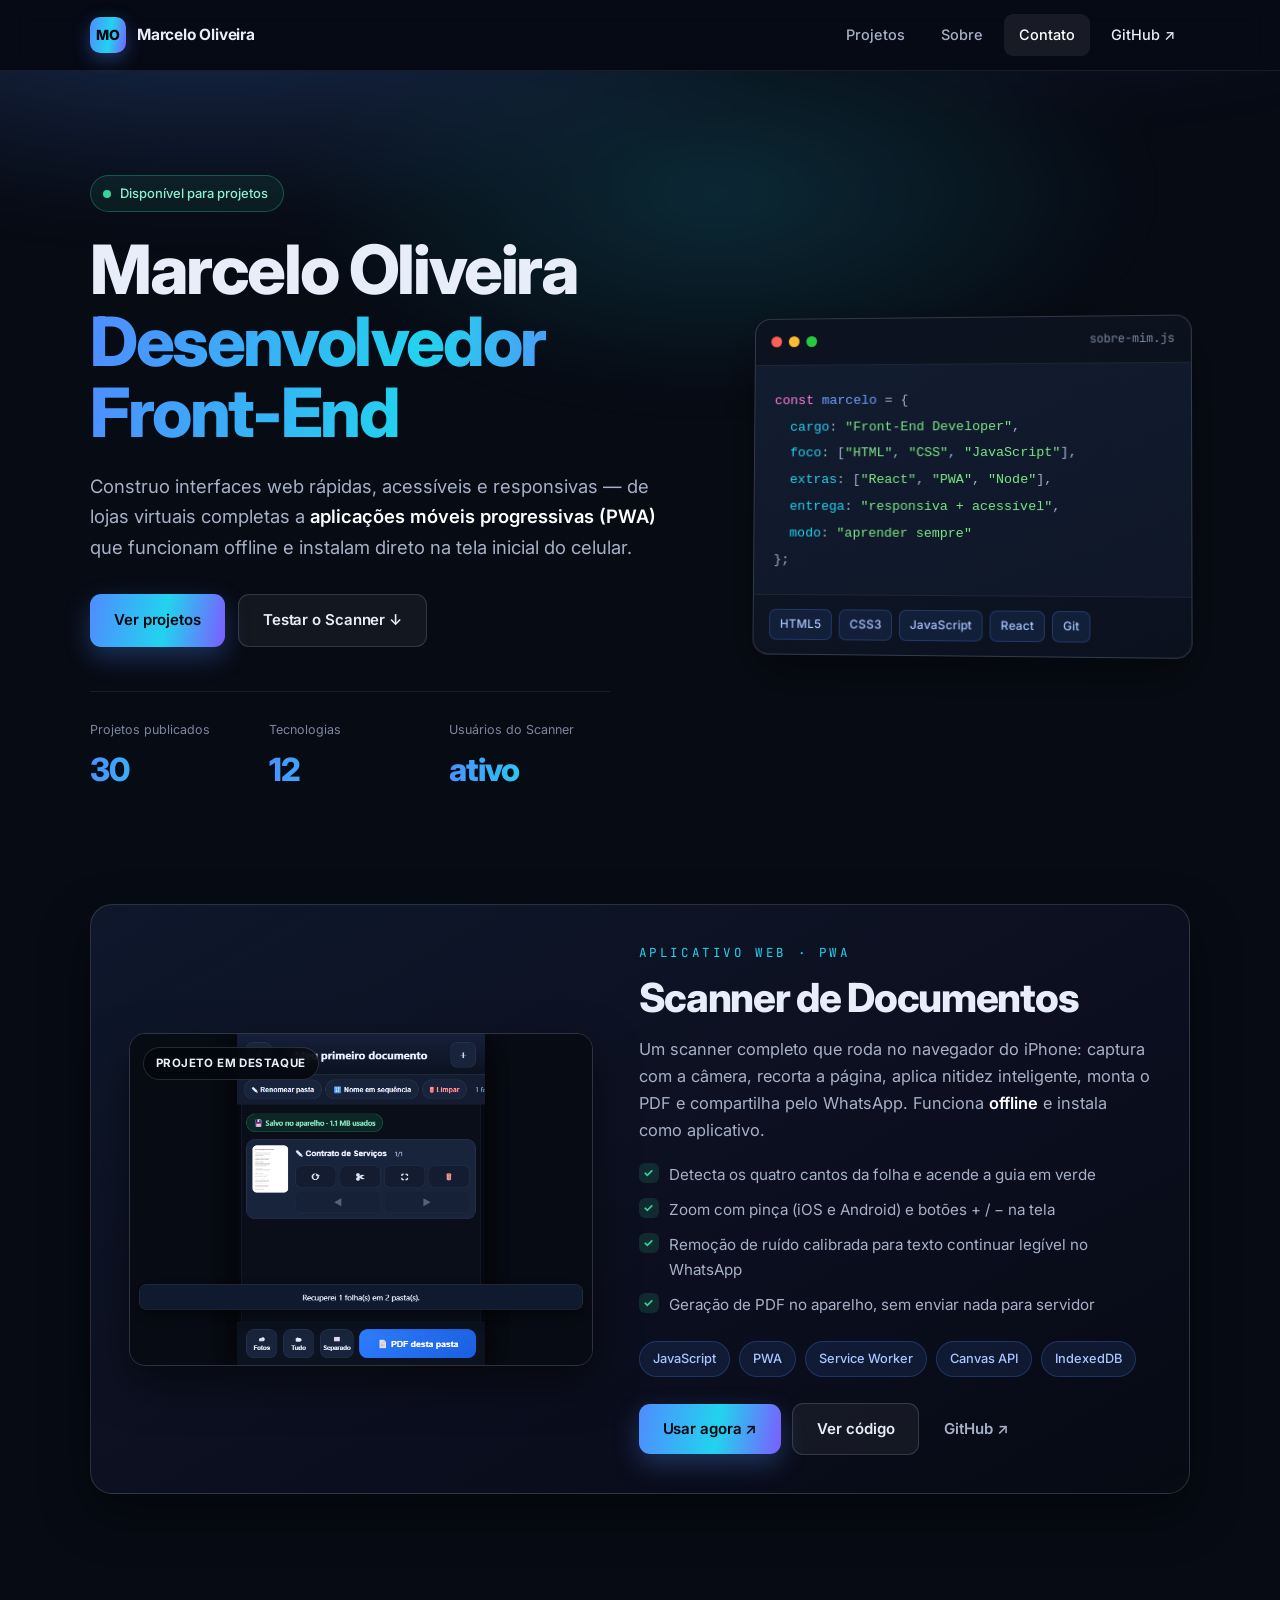
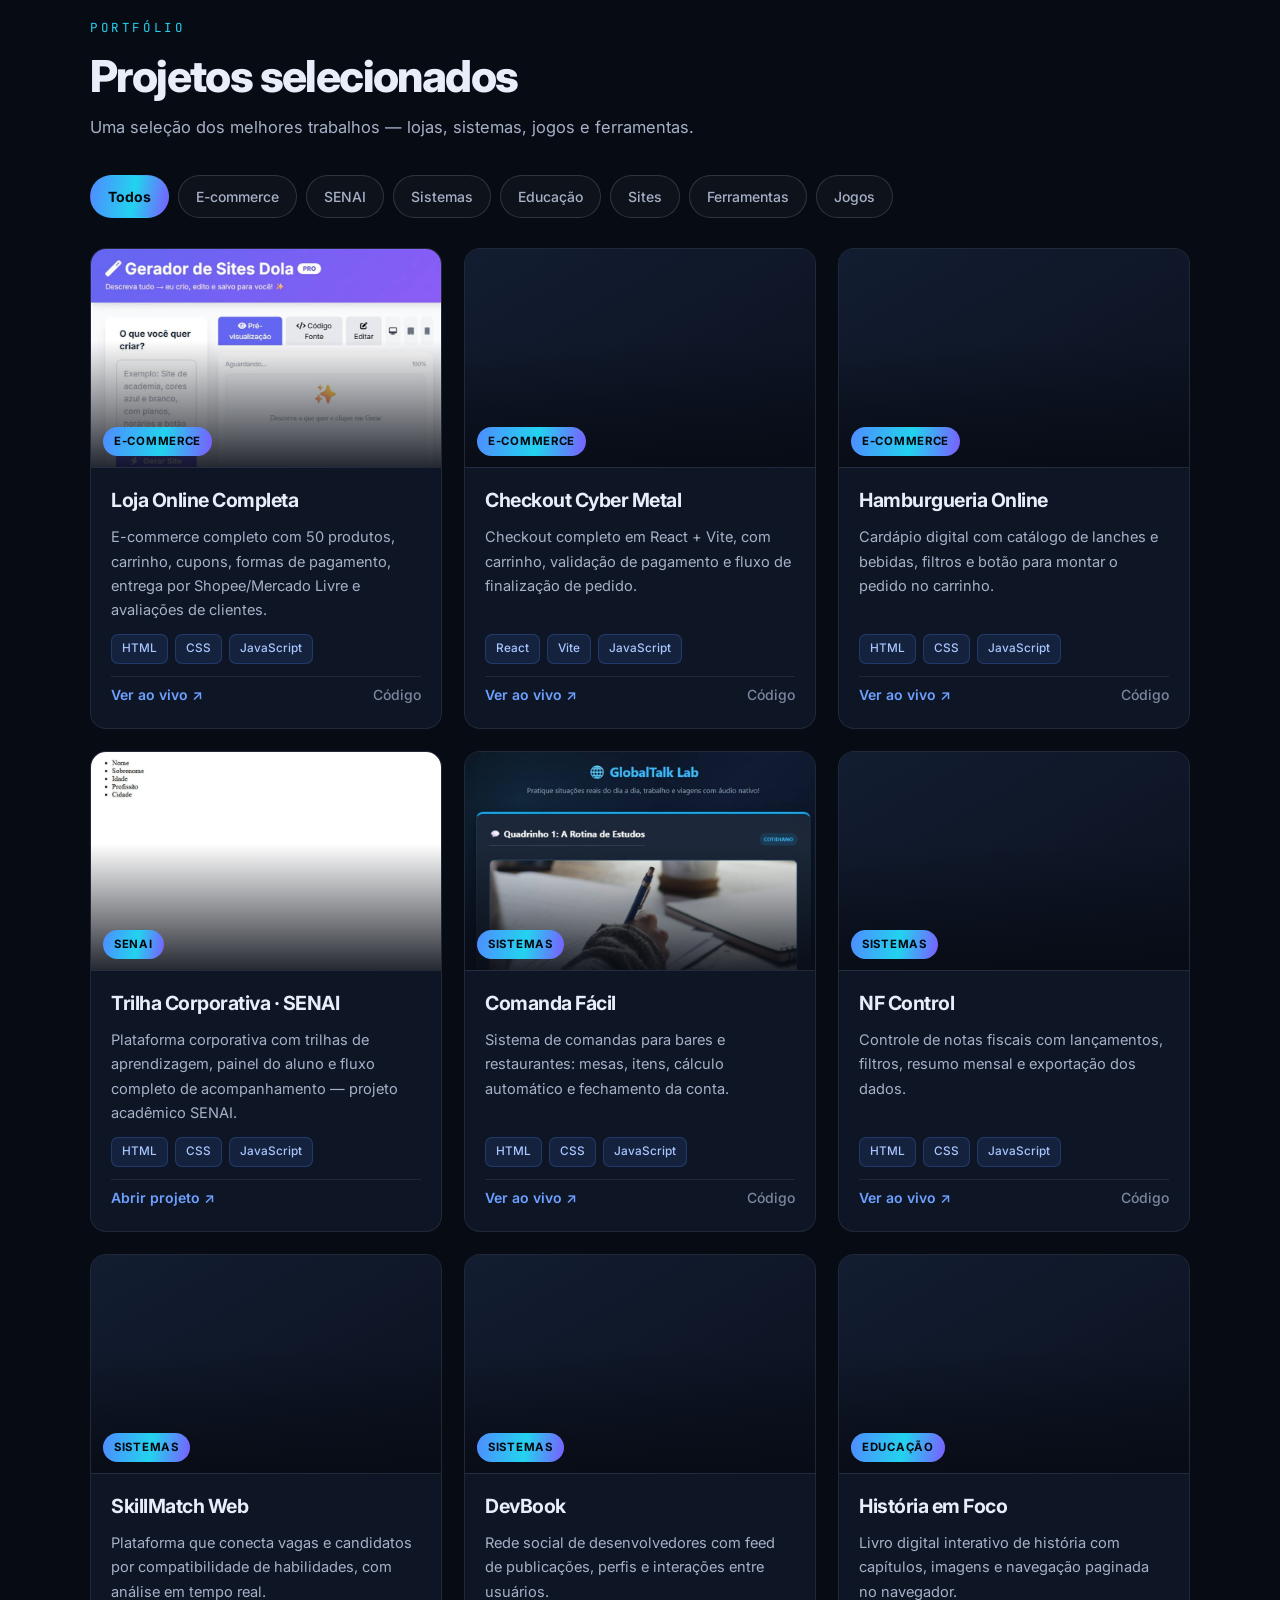
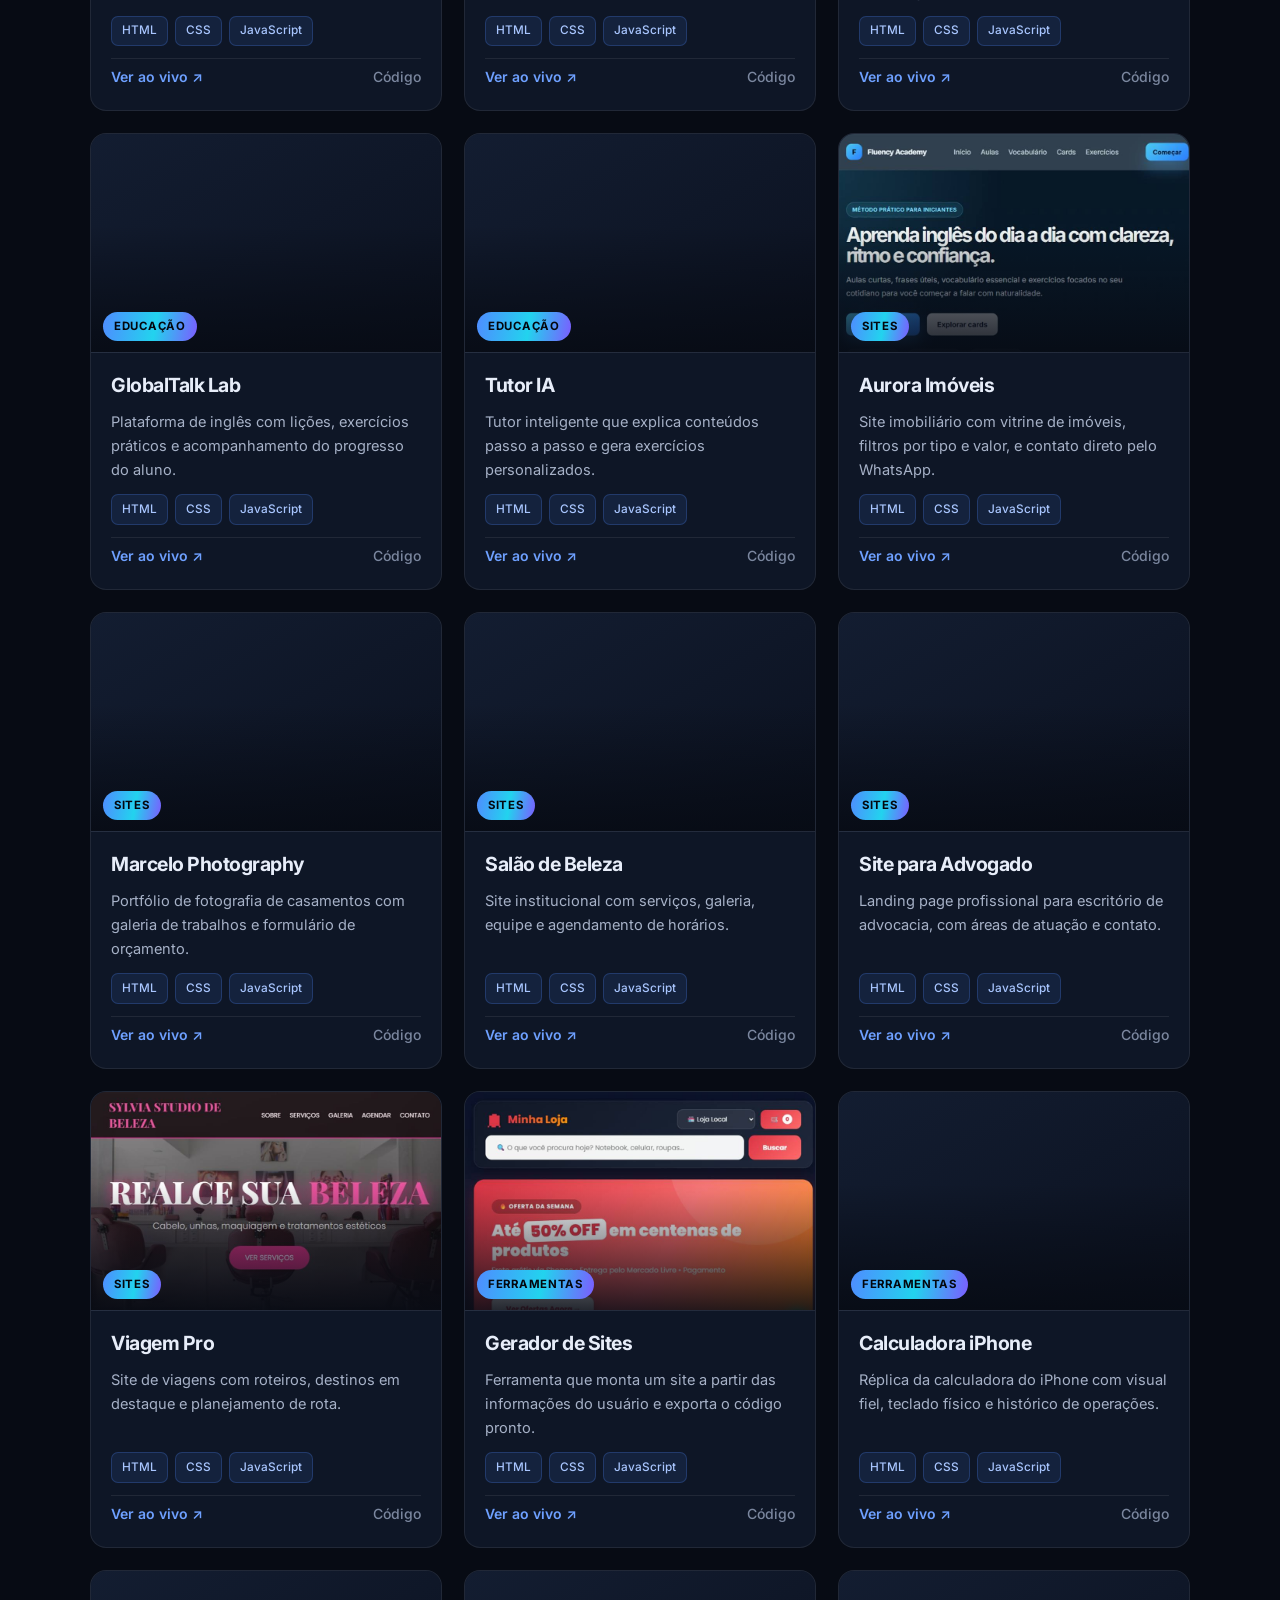
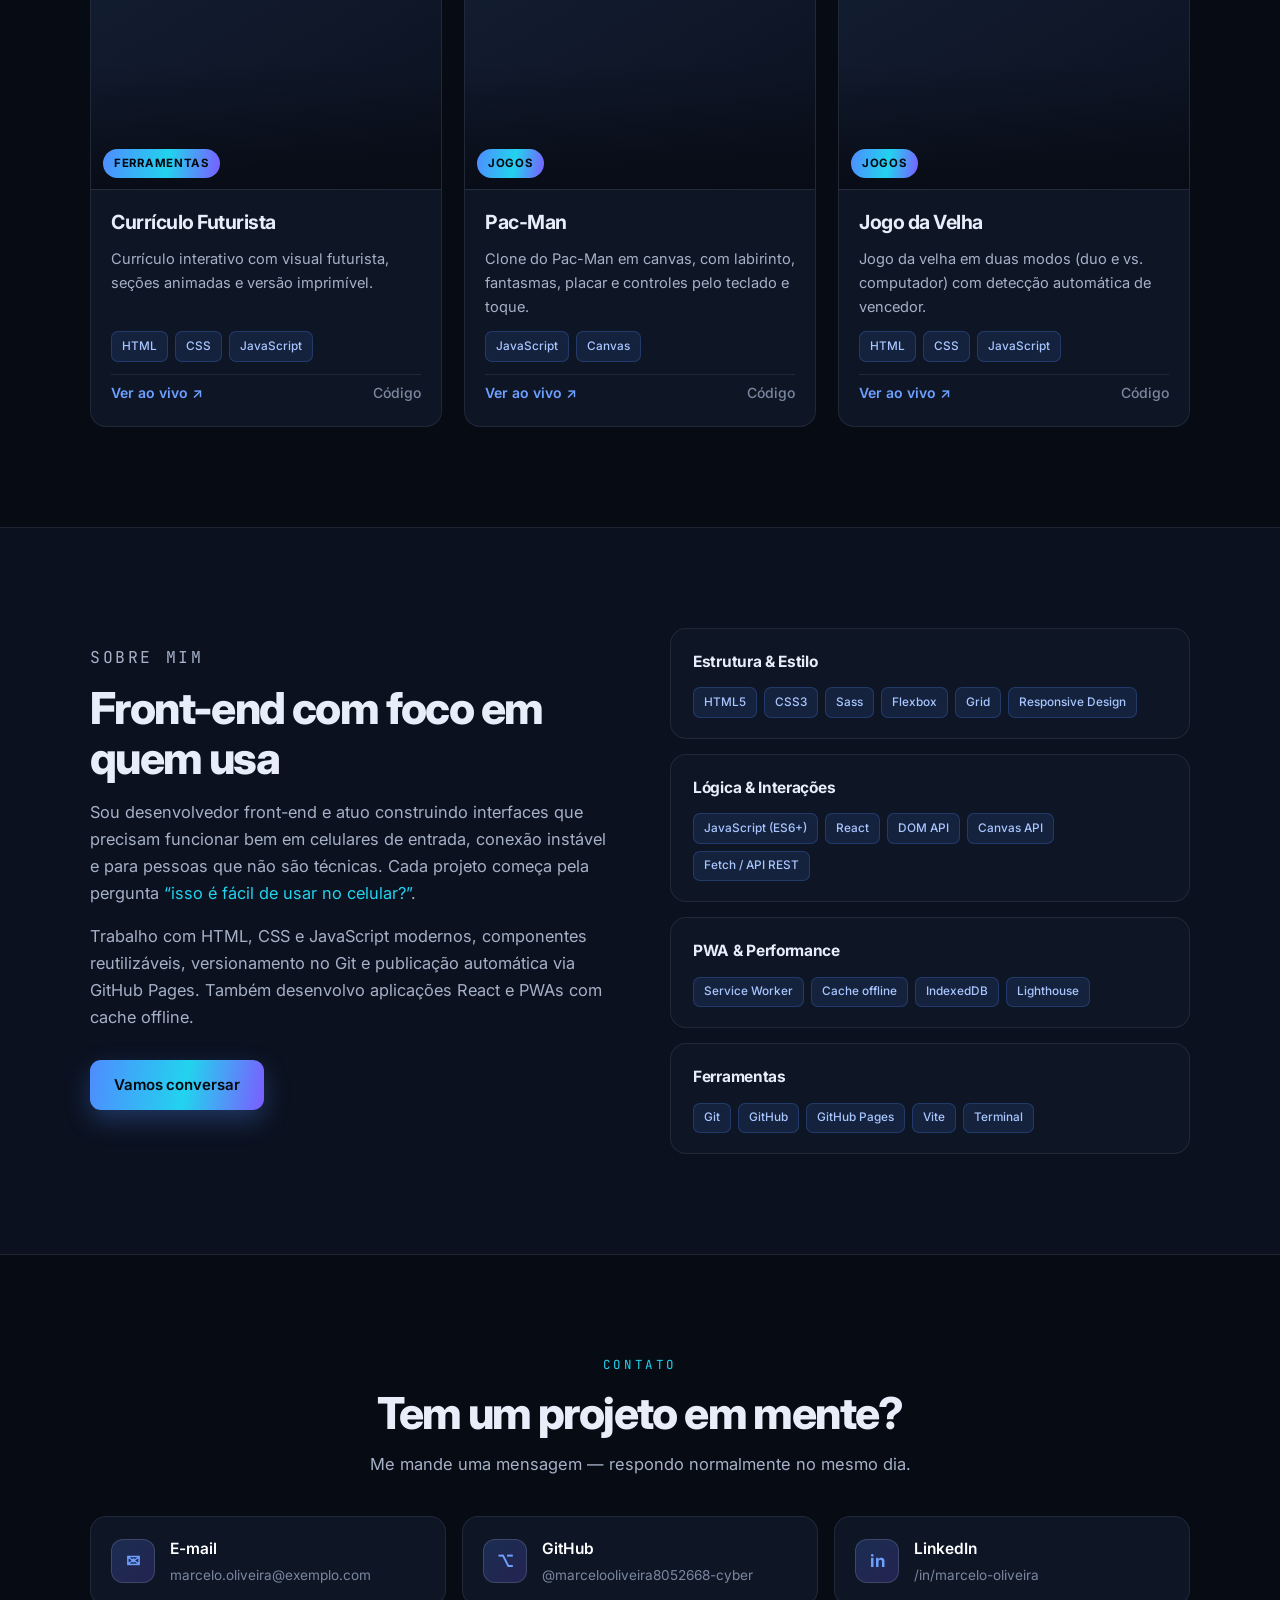
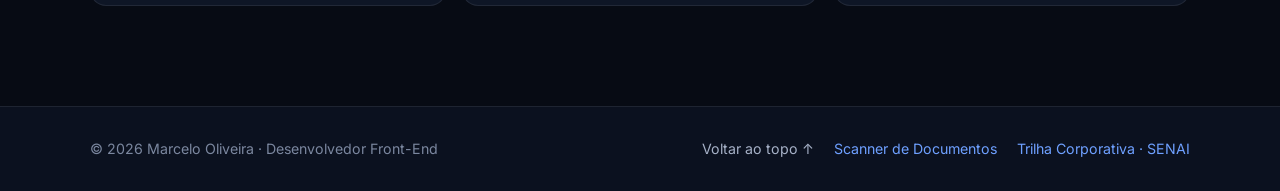
==== index.html @ d2da1c94 "Portfólio profissional: tema escuro, 21 projetos, filtros e Lighthouse 100 Inclui o site do Scanner " ====
<!DOCTYPE html>
<html lang="pt-BR">
<head>
  <meta charset="UTF-8">
  <meta name="viewport" content="width=device-width, initial-scale=1.0, viewport-fit=cover">
  <meta name="theme-color" content="#070b14">
  <meta name="description" content="Portfólio profissional de Marcelo Oliveira — desenvolvedor front-end. Sites, sistemas web e aplicações móveis progressivas (PWA).">
  <title>Marcelo Oliveira · Desenvolvedor Front-End</title>

  <link rel="preconnect" href="https://fonts.googleapis.com">
  <link rel="preconnect" href="https://fonts.gstatic.com" crossorigin>
  <link href="https://fonts.googleapis.com/css2?family=Inter:wght@400;500;600;700;800&family=JetBrains+Mono:wght@500&display=swap" rel="stylesheet">
  <link rel="icon" href="assets/favicon.svg" type="image/svg+xml">
  <link rel="stylesheet" href="style.css?v=1">
</head>
<body>

  <a class="pular-conteudo" href="#projetos">Pular para os projetos</a>

  <!-- ================= CABEÇALHO ================= -->
  <header class="cabecalho" id="topo">
    <div class="container cabecalho__interno">
      <a href="#topo" class="marca">
        <span class="marca__monograma" aria-hidden="true">MO</span>
        <span class="marca__nome">Marcelo&nbsp;Oliveira</span>
      </a>

      <nav class="nav" id="nav" aria-label="Navegação principal">
        <a href="#projetos" class="nav__link">Projetos</a>
        <a href="#sobre" class="nav__link">Sobre</a>
        <a href="#contato" class="nav__link">Contato</a>
        <a href="https://github.com/marcelooliveira8052668-cyber" target="_blank" rel="noopener" class="nav__link nav__link--externo">GitHub ↗</a>
      </nav>

      <button class="botao-hamburguer" id="botao-menu" aria-label="Abrir menu" aria-expanded="false" aria-controls="nav">
        <span></span><span></span><span></span>
      </button>
    </div>
  </header>

  <main>

    <!-- ================= HERO ================= -->
    <section class="hero">
      <div class="hero__brilho" aria-hidden="true"></div>
      <div class="container hero__interno">

        <div class="hero__conteudo">
          <p class="sobretitulo">
            <span class="sobretitulo__ponto"></span>
            Disponível para projetos
          </p>

          <h1 class="hero__titulo">
            Marcelo Oliveira
            <span class="hero__titulo--destaque">Desenvolvedor Front-End</span>
          </h1>

          <p class="hero__descricao">
            Construo interfaces web rápidas, acessíveis e responsivas — de lojas virtuais
            completas a <strong>aplicações móveis progressivas (PWA)</strong> que funcionam
            offline e instalam direto na tela inicial do celular.
          </p>

          <div class="hero__acoes">
            <a href="#projetos" class="botao botao--primario">Ver projetos</a>
            <a href="#destaque" class="botao botao--secundario">Testar o Scanner ↓</a>
          </div>

          <dl class="hero__numeros">
            <div>
              <dt>Projetos publicados</dt>
              <dd data-contador="30">0</dd>
            </div>
            <div>
              <dt>Tecnologias</dt>
              <dd data-contador="12">0</dd>
            </div>
            <div>
              <dt>Usuários do Scanner</dt>
              <dd>ativo</dd>
            </div>
          </dl>
        </div>

        <aside class="hero__cartao" aria-label="Resumo técnico">
          <div class="cartao-cabecalho">
            <span class="ponto ponto--vermelho"></span>
            <span class="ponto ponto--amarelo"></span>
            <span class="ponto ponto--verde"></span>
            <span class="cartao-cabecalho__arquivo">sobre-mim.js</span>
          </div>
          <pre class="cartao-corpo"><code><span class="tk-chave">const</span> <span class="tk-var">marcelo</span> = {
  <span class="tk-prop">cargo</span>: <span class="tk-str">"Front-End Developer"</span>,
  <span class="tk-prop">foco</span>: [<span class="tk-str">"HTML"</span>, <span class="tk-str">"CSS"</span>, <span class="tk-str">"JavaScript"</span>],
  <span class="tk-prop">extras</span>: [<span class="tk-str">"React"</span>, <span class="tk-str">"PWA"</span>, <span class="tk-str">"Node"</span>],
  <span class="tk-prop">entrega</span>: <span class="tk-str">"responsiva + acessível"</span>,
  <span class="tk-prop">modo</span>: <span class="tk-str">"aprender sempre"</span>
};</code></pre>
          <div class="cartao-rodape">
            <span class="etiquetas">
              <span>HTML5</span><span>CSS3</span><span>JavaScript</span>
              <span>React</span><span>Git</span>
            </span>
          </div>
        </aside>

      </div>
    </section>

    <!-- ================= PROJETO EM DESTAQUE ================= -->
    <section class="destaque" id="destaque">
      <div class="container">
        <div class="destaque__cartao">
          <div class="destaque__midia">
            <img src="screenshots/scanner-de-documentos.png"
                 alt="Aplicativo Scanner de Documentos aberto no celular, mostrando um contrato escaneado no editor"
                 width="800" height="574" loading="lazy" decoding="async">
            <span class="destaque__selo">Projeto em destaque</span>
          </div>

          <div class="destaque__corpo">
            <p class="secao__rotulo">Aplicativo Web · PWA</p>
            <h2 class="destaque__titulo">Scanner de Documentos</h2>
            <p class="destaque__descricao">
              Um scanner completo que roda no navegador do iPhone: captura com a câmera,
              recorta a página, aplica nitidez inteligente, monta o PDF e compartilha
              pelo WhatsApp. Funciona <strong>offline</strong> e instala como aplicativo.
            </p>

            <ul class="destaque__lista">
              <li>Detecta os quatro cantos da folha e acende a guia em verde</li>
              <li>Zoom com pinça (iOS e Android) e botões + / − na tela</li>
              <li>Remoção de ruído calibrada para texto continuar legível no WhatsApp</li>
              <li>Geração de PDF no aparelho, sem enviar nada para servidor</li>
            </ul>

            <div class="etiquetas etiquetas--grandes">
              <span>JavaScript</span><span>PWA</span><span>Service Worker</span>
              <span>Canvas API</span><span>IndexedDB</span>
            </div>

            <div class="destaque__acoes">
              <a href="https://marcelooliveira8052668-cyber.github.io/scanner-de-documentos/"
                 target="_blank" rel="noopener" class="botao botao--primario">Usar agora ↗</a>
              <a href="scanner-pdf-iphone/" class="botao botao--secundario">Ver código</a>
              <a href="https://github.com/marcelooliveira8052668-cyber/scanner-de-documentos"
                 target="_blank" rel="noopener" class="botao botao--fantasma">GitHub ↗</a>
            </div>
          </div>
        </div>
      </div>
    </section>

    <!-- ================= PROJETOS ================= -->
    <section class="secao" id="projetos">
      <div class="container">
        <header class="secao__cabecalho">
          <div>
            <p class="secao__rotulo">Portfólio</p>
            <h2 class="secao__titulo">Projetos selecionados</h2>
            <p class="secao__subtitulo">
              Uma seleção dos melhores trabalhos — lojas, sistemas, jogos e ferramentas.
            </p>
          </div>
        </header>

        <div class="filtros" id="filtros" role="tablist" aria-label="Filtrar projetos por categoria"></div>

        <div class="grade" id="grade-projetos"></div>

        <p class="grade__vazio" id="grade-vazio" hidden>Nenhum projeto nesta categoria.</p>
      </div>
    </section>

    <!-- ================= SOBRE ================= -->
    <section class="secao secao--alternada" id="sobre">
      <div class="container sobre">
        <div class="sobre__texto">
          <p class="secao__rotulo">Sobre mim</p>
          <h2 class="secao__titulo">Front-end com foco em quem usa</h2>
          <p>
            Sou desenvolvedor front-end e atuo construindo interfaces que precisam
            funcionar bem em celulares de entrada, conexão instável e para pessoas
            que não são técnicas. Cada projeto começa pela pergunta
            <em>“isso é fácil de usar no celular?”</em>.
          </p>
          <p>
            Trabalho com HTML, CSS e JavaScript modernos, componentes reutilizáveis,
            versionamento no Git e publicação automática via GitHub Pages. Também
            desenvolvo aplicações React e PWAs com cache offline.
          </p>
          <a href="#contato" class="botao botao--primario">Vamos conversar</a>
        </div>

        <div class="sobre__habilidades">
          <article class="habilidade">
            <h3>Estrutura &amp; Estilo</h3>
            <div class="etiquetas"><span>HTML5</span><span>CSS3</span><span>Sass</span><span>Flexbox</span><span>Grid</span><span>Responsive Design</span></div>
          </article>
          <article class="habilidade">
            <h3>Lógica &amp; Interações</h3>
            <div class="etiquetas"><span>JavaScript (ES6+)</span><span>React</span><span>DOM API</span><span>Canvas API</span><span>Fetch / API REST</span></div>
          </article>
          <article class="habilidade">
            <h3>PWA &amp; Performance</h3>
            <div class="etiquetas"><span>Service Worker</span><span>Cache offline</span><span>IndexedDB</span><span>Lighthouse</span></div>
          </article>
          <article class="habilidade">
            <h3>Ferramentas</h3>
            <div class="etiquetas"><span>Git</span><span>GitHub</span><span>GitHub Pages</span><span>Vite</span><span>Terminal</span></div>
          </article>
        </div>
      </div>
    </section>

    <!-- ================= CONTATO ================= -->
    <section class="secao" id="contato">
      <div class="container contato">
        <p class="secao__rotulo">Contato</p>
        <h2 class="secao__titulo">Tem um projeto em mente?</h2>
        <p class="secao__subtitulo">
          Me mande uma mensagem — respondo normalmente no mesmo dia.
        </p>

        <div class="contato__canais">
          <a class="contato__canal" href="mailto:marcelo.oliveira@exemplo.com">
            <span class="contato__icone">✉</span>
            <span class="contato__info">
              <strong>E-mail</strong>
              <small>marcelo.oliveira@exemplo.com</small>
            </span>
          </a>

          <a class="contato__canal" href="https://github.com/marcelooliveira8052668-cyber" target="_blank" rel="noopener">
            <span class="contato__icone">⌥</span>
            <span class="contato__info">
              <strong>GitHub</strong>
              <small>@marcelooliveira8052668-cyber</small>
            </span>
          </a>

          <a class="contato__canal" href="https://www.linkedin.com/" target="_blank" rel="noopener">
            <span class="contato__icone">in</span>
            <span class="contato__info">
              <strong>LinkedIn</strong>
              <small>/in/marcelo-oliveira</small>
            </span>
          </a>
        </div>
      </div>
    </section>

  </main>

  <!-- ================= RODAPÉ ================= -->
  <footer class="rodape">
    <div class="container rodape__interno">
      <p>© <span id="ano-atual">2026</span> Marcelo Oliveira · Desenvolvedor Front-End</p>
      <div class="rodape__links">
        <a href="#topo">Voltar ao topo ↑</a>
        <a href="scanner-pdf-iphone/" class="rodape__scanner">Scanner de Documentos</a>
        <a href="trilha-corporativa/" class="rodape__scanner">Trilha Corporativa · SENAI</a>
      </div>
    </div>
  </footer>

  <script src="app.js?v=1" defer></script>
</body>
</html>
---- style.css ----
/* =========================================================
   Portfólio profissional · Marcelo Oliveira
   Tema escuro moderno — sem frameworks, CSS puro
   ========================================================= */

:root {
  --fundo: #070b14;
  --fundo-2: #0b111f;
  --superficie: #0e1626;
  --superficie-2: #131d31;
  --borda: rgba(255, 255, 255, .08);
  --borda-forte: rgba(255, 255, 255, .14);

  --texto: #e7edf9;
  --texto-suave: #a6b1c7;
  --texto-fraco: #7b879f;

  --primaria: #4f8cff;
  --primaria-forte: #6ea0ff;
  --acento: #22d3ee;
  --roxo: #7c5cff;
  --verde: #34d399;

  --gradiente: linear-gradient(100deg, #4f8cff 0%, #22d3ee 55%, #7c5cff 100%);

  --raio: 16px;
  --raio-peq: 10px;
  --largura: 1180px;

  --sombra: 0 20px 50px rgba(0, 0, 0, .45);
  --transicao: .22s cubic-bezier(.4, 0, .2, 1);

  --fonte: 'Inter', -apple-system, BlinkMacSystemFont, 'Segoe UI', Roboto, Helvetica, Arial, sans-serif;
  --mono: 'JetBrains Mono', ui-monospace, SFMono-Regular, Menlo, Consolas, monospace;
}

/* ---------------- Reset ---------------- */
*, *::before, *::after { box-sizing: border-box; }

* { margin: 0; padding: 0; }

html {
  scroll-behavior: smooth;
  -webkit-text-size-adjust: 100%;
  scroll-padding-top: 92px;
}

body {
  font-family: var(--fonte);
  background: var(--fundo);
  color: var(--texto);
  line-height: 1.65;
  font-size: 16px;
  -webkit-font-smoothing: antialiased;
  overflow-x: hidden;
}

img { max-width: 100%; display: block; height: auto; }
a { color: inherit; text-decoration: none; }
button { font: inherit; color: inherit; background: none; border: 0; cursor: pointer; }
strong { color: #fff; font-weight: 600; }
em { color: var(--acento); font-style: normal; }

::selection { background: rgba(79, 140, 255, .35); color: #fff; }

:focus-visible {
  outline: 2px solid var(--primaria);
  outline-offset: 3px;
  border-radius: 6px;
}

.container {
  width: 100%;
  max-width: var(--largura);
  margin-inline: auto;
  padding-inline: clamp(20px, 5vw, 40px);
}

.pular-conteudo {
  position: fixed;
  top: -60px; left: 16px;
  z-index: 999;
  background: var(--primaria);
  color: #fff;
  padding: 10px 18px;
  border-radius: 8px;
  font-weight: 600;
  transition: top var(--transicao);
}
.pular-conteudo:focus { top: 14px; }

/* ---------------- Cabeçalho ---------------- */
.cabecalho {
  position: sticky;
  top: 0;
  z-index: 100;
  background: rgba(7, 11, 20, .72);
  -webkit-backdrop-filter: saturate(180%) blur(14px);
  backdrop-filter: saturate(180%) blur(14px);
  border-bottom: 1px solid var(--borda);
}

.cabecalho__interno {
  display: flex;
  align-items: center;
  justify-content: space-between;
  gap: 20px;
  height: 70px;
}

.marca { display: inline-flex; align-items: center; gap: 11px; font-weight: 700; }

.marca__monograma {
  width: 36px; height: 36px;
  display: grid; place-items: center;
  border-radius: 10px;
  background: var(--gradiente);
  color: #04070d;
  font-size: 14px;
  font-weight: 800;
  letter-spacing: -.4px;
  box-shadow: 0 6px 18px rgba(79, 140, 255, .35);
}

.marca__nome { font-size: 15.5px; letter-spacing: -.2px; }

.nav { display: flex; align-items: center; gap: 6px; }

.nav__link {
  padding: 9px 15px;
  border-radius: 9px;
  font-size: 14.5px;
  font-weight: 500;
  color: var(--texto-suave);
  transition: color var(--transicao), background var(--transicao);
}
.nav__link:hover,
.nav__link.ativo { color: #fff; background: rgba(255, 255, 255, .07); }
.nav__link--externo { color: var(--texto); }

.botao-hamburguer {
  display: none;
  width: 42px; height: 42px;
  flex-direction: column;
  align-items: center;
  justify-content: center;
  gap: 5px;
  border: 1px solid var(--borda-forte);
  border-radius: 10px;
}
.botao-hamburguer span {
  display: block; width: 18px; height: 2px;
  background: var(--texto);
  border-radius: 2px;
  transition: transform var(--transicao), opacity var(--transicao);
}
.botao-hamburguer[aria-expanded="true"] span:nth-child(1) { transform: translateY(7px) rotate(45deg); }
.botao-hamburguer[aria-expanded="true"] span:nth-child(2) { opacity: 0; }
.botao-hamburguer[aria-expanded="true"] span:nth-child(3) { transform: translateY(-7px) rotate(-45deg); }

/* ---------------- Botões ---------------- */
.botao {
  display: inline-flex;
  align-items: center;
  justify-content: center;
  gap: 8px;
  padding: 13px 24px;
  border-radius: 11px;
  font-size: 15px;
  font-weight: 600;
  letter-spacing: -.1px;
  white-space: nowrap;
  transition: transform var(--transicao), box-shadow var(--transicao),
              background var(--transicao), border-color var(--transicao), color var(--transicao);
}
.botao--primario {
  background: var(--gradiente);
  color: #04070d;
  box-shadow: 0 10px 26px rgba(79, 140, 255, .3);
}
.botao--primario:hover { transform: translateY(-2px); box-shadow: 0 16px 34px rgba(79, 140, 255, .42); }

.botao--secundario {
  background: rgba(255, 255, 255, .05);
  border: 1px solid var(--borda-forte);
  color: var(--texto);
}
.botao--secundario:hover { background: rgba(255, 255, 255, .1); border-color: var(--primaria); transform: translateY(-2px); }

.botao--fantasma { color: var(--texto-suave); padding-inline: 14px; }
.botao--fantasma:hover { color: var(--acento); }

/* ---------------- Hero ---------------- */
.hero {
  position: relative;
  padding: clamp(56px, 9vw, 104px) 0 clamp(50px, 8vw, 84px);
  overflow: hidden;
}

.hero__brilho {
  position: absolute;
  inset: -40% -10% auto -10%;
  height: 720px;
  background:
    radial-gradient(58% 55% at 22% 28%, rgba(79, 140, 255, .30), transparent 70%),
    radial-gradient(45% 45% at 78% 18%, rgba(124, 92, 255, .24), transparent 70%),
    radial-gradient(40% 40% at 55% 62%, rgba(34, 211, 238, .16), transparent 70%);
  filter: blur(28px);
  pointer-events: none;
}

.hero__interno {
  position: relative;
  display: grid;
  grid-template-columns: minmax(0, 1.15fr) minmax(0, .85fr);
  gap: clamp(34px, 5vw, 64px);
  align-items: center;
}

.sobretitulo {
  display: inline-flex;
  align-items: center;
  gap: 9px;
  padding: 7px 15px 7px 12px;
  border: 1px solid rgba(52, 211, 153, .3);
  background: rgba(52, 211, 153, .08);
  border-radius: 999px;
  font-size: 13px;
  font-weight: 500;
  color: #8ef0cd;
  margin-bottom: 22px;
}

.sobretitulo__ponto {
  width: 8px; height: 8px;
  border-radius: 50%;
  background: var(--verde);
  box-shadow: 0 0 0 0 rgba(52, 211, 153, .6);
  animation: pulsar 2.2s infinite;
}

@keyframes pulsar {
  0%   { box-shadow: 0 0 0 0 rgba(52, 211, 153, .55); }
  70%  { box-shadow: 0 0 0 9px rgba(52, 211, 153, 0); }
  100% { box-shadow: 0 0 0 0 rgba(52, 211, 153, 0); }
}

.hero__titulo {
  font-size: clamp(38px, 6.4vw, 68px);
  line-height: 1.05;
  letter-spacing: -2.4px;
  font-weight: 800;
  margin-bottom: 22px;
}

.hero__titulo--destaque {
  display: block;
  background: var(--gradiente);
  -webkit-background-clip: text;
  background-clip: text;
  color: transparent;
  -webkit-text-fill-color: transparent;
}

.hero__descricao {
  font-size: clamp(16px, 2vw, 18.5px);
  color: var(--texto-suave);
  max-width: 58ch;
  margin-bottom: 32px;
}

.hero__acoes { display: flex; flex-wrap: wrap; gap: 13px; margin-bottom: 44px; }

.hero__numeros {
  display: grid;
  grid-template-columns: repeat(3, minmax(0, 1fr));
  gap: 18px;
  padding-top: 28px;
  border-top: 1px solid var(--borda);
  max-width: 520px;
}
.hero__numeros dt { font-size: 12.5px; color: var(--texto-fraco); margin-bottom: 3px; }
.hero__numeros dd {
  font-size: clamp(24px, 3vw, 32px);
  font-weight: 800;
  letter-spacing: -1px;
  background: var(--gradiente);
  -webkit-background-clip: text;
  background-clip: text;
  color: transparent;
  -webkit-text-fill-color: transparent;
}

/* Cartão "sobre-mim.js" */
.hero__cartao {
  background: linear-gradient(160deg, var(--superficie-2), var(--superficie));
  border: 1px solid var(--borda-forte);
  border-radius: var(--raio);
  box-shadow: var(--sombra);
  overflow: hidden;
  transform: perspective(1400px) rotateY(-5deg) rotateX(2deg);
  transition: transform .5s cubic-bezier(.4, 0, .2, 1);
}
.hero__cartao:hover { transform: perspective(1400px) rotateY(0) rotateX(0); }

.cartao-cabecalho {
  display: flex;
  align-items: center;
  gap: 7px;
  padding: 13px 16px;
  background: rgba(0, 0, 0, .35);
  border-bottom: 1px solid var(--borda);
}
.ponto { width: 11px; height: 11px; border-radius: 50%; }
.ponto--vermelho { background: #ff5f57; }
.ponto--amarelo { background: #febc2e; }
.ponto--verde { background: #28c840; }
.cartao-cabecalho__arquivo {
  margin-left: auto;
  font-family: var(--mono);
  font-size: 12px;
  color: var(--texto-fraco);
}

.cartao-corpo {
  padding: 22px 20px;
  font-family: var(--mono);
  font-size: 13.4px;
  line-height: 1.85;
  color: var(--texto-suave);
  overflow-x: auto;
}
.tk-chave { color: #ff7edb; }
.tk-var   { color: #6ea0ff; }
.tk-prop  { color: #22d3ee; }
.tk-str   { color: #7ee787; }

.cartao-rodape { padding: 14px 16px; border-top: 1px solid var(--borda); background: rgba(0, 0, 0, .2); }

/* ---------------- Etiquetas ---------------- */
.etiquetas { display: flex; flex-wrap: wrap; gap: 7px; }

.etiquetas span {
  font-size: 11.8px;
  font-weight: 500;
  padding: 4.5px 10px;
  border-radius: 7px;
  background: rgba(79, 140, 255, .11);
  border: 1px solid rgba(79, 140, 255, .24);
  color: #a9c6ff;
  white-space: nowrap;
}

.etiquetas--grandes { gap: 9px; margin-bottom: 26px; }
.etiquetas--grandes span { font-size: 12.8px; padding: 6px 13px; border-radius: 999px; }

/* ---------------- Destaque ---------------- */
.destaque { padding: clamp(10px, 3vw, 24px) 0; }

.destaque__cartao {
  display: grid;
  grid-template-columns: minmax(0, .95fr) minmax(0, 1.05fr);
  gap: clamp(26px, 4vw, 46px);
  align-items: center;
  padding: clamp(22px, 3.4vw, 38px);
  background: linear-gradient(150deg, rgba(79, 140, 255, .10), rgba(124, 92, 255, .05) 55%, transparent);
  border: 1px solid var(--borda-forte);
  border-radius: calc(var(--raio) + 6px);
  box-shadow: var(--sombra);
}

.destaque__midia {
  position: relative;
  border-radius: var(--raio);
  overflow: hidden;
  border: 1px solid var(--borda-forte);
  box-shadow: 0 18px 44px rgba(0, 0, 0, .5);
}
.destaque__midia img { width: 100%; }

.destaque__selo {
  position: absolute;
  top: 13px; left: 13px;
  font-size: 11.5px;
  font-weight: 700;
  letter-spacing: .4px;
  text-transform: uppercase;
  padding: 6px 12px;
  border-radius: 999px;
  background: rgba(4, 7, 13, .82);
  border: 1px solid var(--borda-forte);
  -webkit-backdrop-filter: blur(8px);
  backdrop-filter: blur(8px);
}

.destaque__titulo {
  font-size: clamp(27px, 3.6vw, 40px);
  letter-spacing: -1.3px;
  line-height: 1.12;
  font-weight: 800;
  margin-bottom: 15px;
}

.destaque__descricao { color: var(--texto-suave); font-size: 16.4px; margin-bottom: 18px; }

.destaque__lista { list-style: none; margin-bottom: 24px; display: grid; gap: 10px; }
.destaque__lista li {
  position: relative;
  padding-left: 30px;
  font-size: 15.2px;
  color: var(--texto-suave);
}
.destaque__lista li::before {
  content: "✓";
  position: absolute; left: 0; top: 1px;
  width: 20px; height: 20px;
  display: grid; place-items: center;
  border-radius: 6px;
  background: rgba(52, 211, 153, .14);
  color: var(--verde);
  font-size: 12px;
  font-weight: 700;
}

.destaque__acoes { display: flex; flex-wrap: wrap; gap: 11px; align-items: center; }

/* ---------------- Seções genéricas ---------------- */
.secao { padding: clamp(56px, 9vw, 100px) 0; }

.secao--alternada {
  background: var(--fundo-2);
  border-block: 1px solid var(--borda);
}

.secao__cabecalho { margin-bottom: 34px; }

.secao__rotulo {
  font-family: var(--mono);
  font-size: 12.5px;
  letter-spacing: 2.6px;
  text-transform: uppercase;
  color: var(--acento);
  margin-bottom: 12px;
}

.secao__titulo {
  font-size: clamp(28px, 4.2vw, 44px);
  letter-spacing: -1.6px;
  line-height: 1.14;
  font-weight: 800;
}

.secao__subtitulo {
  color: var(--texto-suave);
  font-size: 16.5px;
  margin-top: 13px;
  max-width: 62ch;
}

/* ---------------- Filtros ---------------- */
.filtros {
  display: flex;
  flex-wrap: wrap;
  gap: 9px;
  margin-bottom: 30px;
}

.filtro {
  padding: 9px 17px;
  border-radius: 999px;
  border: 1px solid var(--borda-forte);
  background: rgba(255, 255, 255, .03);
  color: var(--texto-suave);
  font-size: 14px;
  font-weight: 500;
  transition: all var(--transicao);
}
.filtro:hover { color: #fff; border-color: var(--primaria); }
.filtro.ativo {
  background: var(--gradiente);
  color: #04070d;
  border-color: transparent;
  font-weight: 700;
}

/* ---------------- Grade de projetos ---------------- */
.grade {
  display: grid;
  grid-template-columns: repeat(auto-fill, minmax(292px, 1fr));
  gap: 22px;
}

.grade__vazio {
  text-align: center;
  color: var(--texto-fraco);
  padding: 50px 0;
}

.projeto {
  position: relative;
  display: flex;
  flex-direction: column;
  background: var(--superficie);
  border: 1px solid var(--borda);
  border-radius: var(--raio);
  overflow: hidden;
  transition: transform var(--transicao), border-color var(--transicao), box-shadow var(--transicao);
}
.projeto:hover {
  transform: translateY(-6px);
  border-color: rgba(79, 140, 255, .45);
  box-shadow: 0 22px 46px rgba(0, 0, 0, .5);
}

.projeto__capa {
  position: relative;
  aspect-ratio: 16 / 10;
  overflow: hidden;
  background: linear-gradient(150deg, var(--superficie-2), var(--fundo-2));
  border-bottom: 1px solid var(--borda);
}
.projeto__capa img {
  width: 100%; height: 100%;
  object-fit: cover;
  object-position: top center;
  transition: transform .55s cubic-bezier(.4, 0, .2, 1), filter var(--transicao);
}
.projeto:hover .projeto__capa img { transform: scale(1.06); }

.projeto__capa::after {
  content: "";
  position: absolute; inset: 0;
  background: linear-gradient(to top, rgba(7, 11, 20, .88) 0%, transparent 58%);
}

.projeto__categoria {
  position: absolute;
  bottom: 11px; left: 12px;
  z-index: 2;
  font-size: 11.4px;
  font-weight: 700;
  letter-spacing: .7px;
  text-transform: uppercase;
  color: #04070d;
  background: var(--gradiente);
  padding: 5px 11px;
  border-radius: 999px;
}

.projeto__corpo {
  display: flex;
  flex-direction: column;
  gap: 12px;
  padding: 20px 20px 22px;
  flex: 1;
}

.projeto__titulo { font-size: 19.5px; font-weight: 700; letter-spacing: -.5px; line-height: 1.3; }

.projeto__descricao {
  font-size: 14.6px;
  color: var(--texto-suave);
  flex: 1;
}

.projeto__rodape {
  display: flex;
  align-items: center;
  gap: 8px;
  padding-top: 6px;
  border-top: 1px solid var(--borda);
  margin-top: auto;
}

.projeto__link {
  font-size: 14px;
  font-weight: 600;
  color: var(--primaria-forte);
  transition: color var(--transicao), transform var(--transicao);
}
.projeto__link:hover { color: var(--acento); }

.projeto__link--codigo { margin-left: auto; color: var(--texto-fraco); font-weight: 500; }
.projeto__link--codigo:hover { color: var(--texto); }

/* ---------------- Sobre ---------------- */
.sobre {
  display: grid;
  grid-template-columns: minmax(0, 1fr) minmax(0, 1fr);
  gap: clamp(30px, 5vw, 60px);
  align-items: start;
}

.sobre__texto p { color: var(--texto-suave); font-size: 16.4px; margin-top: 16px; max-width: 56ch; }
.sobre__texto .botao { margin-top: 28px; }

.sobre__habilidades { display: grid; gap: 15px; }

.habilidade {
  padding: 20px 22px;
  background: var(--superficie);
  border: 1px solid var(--borda);
  border-radius: var(--raio);
  transition: border-color var(--transicao), transform var(--transicao);
}
.habilidade:hover { border-color: rgba(34, 211, 238, .38); transform: translateX(5px); }
.habilidade h3 { font-size: 15.5px; margin-bottom: 13px; letter-spacing: -.3px; }

/* ---------------- Contato ---------------- */
.contato { text-align: center; }
.contato .secao__subtitulo { margin-inline: auto; }

.contato__canais {
  display: grid;
  grid-template-columns: repeat(auto-fit, minmax(250px, 1fr));
  gap: 16px;
  margin-top: 38px;
  text-align: left;
}

.contato__canal {
  display: flex;
  align-items: center;
  gap: 15px;
  padding: 19px 20px;
  background: var(--superficie);
  border: 1px solid var(--borda);
  border-radius: var(--raio);
  transition: all var(--transicao);
}
.contato__canal:hover {
  border-color: var(--primaria);
  background: var(--superficie-2);
  transform: translateY(-4px);
}

.contato__icone {
  flex: none;
  width: 44px; height: 44px;
  display: grid; place-items: center;
  border-radius: 12px;
  background: linear-gradient(140deg, rgba(79, 140, 255, .2), rgba(124, 92, 255, .2));
  border: 1px solid var(--borda-forte);
  font-size: 17px;
  font-weight: 700;
  color: var(--primaria-forte);
}

.contato__info { display: grid; gap: 2px; min-width: 0; }
.contato__info strong { font-size: 15.5px; }
.contato__info small {
  font-size: 13.6px;
  color: var(--texto-fraco);
  overflow: hidden;
  text-overflow: ellipsis;
  white-space: nowrap;
}

/* ---------------- Rodapé ---------------- */
.rodape {
  border-top: 1px solid var(--borda);
  background: var(--fundo-2);
  padding: 30px 0;
}

.rodape__interno {
  display: flex;
  flex-wrap: wrap;
  align-items: center;
  justify-content: space-between;
  gap: 15px;
}

.rodape p { font-size: 14.2px; color: var(--texto-fraco); }

.rodape__links { display: flex; flex-wrap: wrap; gap: 20px; }
.rodape__links a { font-size: 14.2px; color: var(--texto-suave); transition: color var(--transicao); }
.rodape__links a:hover { color: var(--acento); }
.rodape__scanner { color: var(--primaria-forte) !important; }

/* ---------------- Animação de entrada ---------------- */
.revelar {
  opacity: 0;
  transform: translateY(26px);
  transition: opacity .65s ease, transform .65s cubic-bezier(.4, 0, .2, 1);
}
.revelar.visivel { opacity: 1; transform: none; }

/* =========================================================
   Responsivo
   ========================================================= */
@media (max-width: 940px) {
  .hero__interno { grid-template-columns: 1fr; }
  .hero__cartao { transform: none; }
  .destaque__cartao { grid-template-columns: 1fr; }
  .sobre { grid-template-columns: 1fr; }
}

@media (max-width: 760px) {
  .botao-hamburguer { display: flex; }

  .nav {
    position: absolute;
    top: 70px; left: 0; right: 0;
    flex-direction: column;
    align-items: stretch;
    gap: 4px;
    padding: 14px clamp(20px, 5vw, 40px) 22px;
    background: rgba(7, 11, 20, .97);
    -webkit-backdrop-filter: blur(16px);
    backdrop-filter: blur(16px);
    border-bottom: 1px solid var(--borda);
    transform: translateY(-14px);
    opacity: 0;
    visibility: hidden;
    pointer-events: none;
    transition: all var(--transicao);
  }
  .nav.aberta {
    transform: none;
    opacity: 1;
    visibility: visible;
    pointer-events: auto;
  }
  .nav__link { padding: 13px 12px; font-size: 16px; }

  .marca__nome { display: none; }

  .hero__titulo { letter-spacing: -1.6px; }
  .hero__acoes .botao { flex: 1 1 auto; }

  .hero__numeros { grid-template-columns: repeat(3, minmax(0, 1fr)); gap: 10px; }
  .hero__numeros dt { font-size: 11.5px; }

  .destaque__acoes .botao { flex: 1 1 auto; }

  .grade { grid-template-columns: 1fr; }

  .filtros { gap: 8px; }
  .filtro { padding: 8px 14px; font-size: 13.4px; }

  .rodape__interno { flex-direction: column; align-items: flex-start; }
}

@media (max-width: 420px) {
  .hero__numeros { grid-template-columns: 1fr 1fr; }
  .hero__numeros > div:last-child { grid-column: 1 / -1; }
}

/* ---------------- Preferências do usuário ---------------- */
@media (prefers-reduced-motion: reduce) {
  *, *::before, *::after {
    animation-duration: .01ms !important;
    animation-iteration-count: 1 !important;
    transition-duration: .01ms !important;
    scroll-behavior: auto !important;
  }
  .revelar { opacity: 1; transform: none; }
}
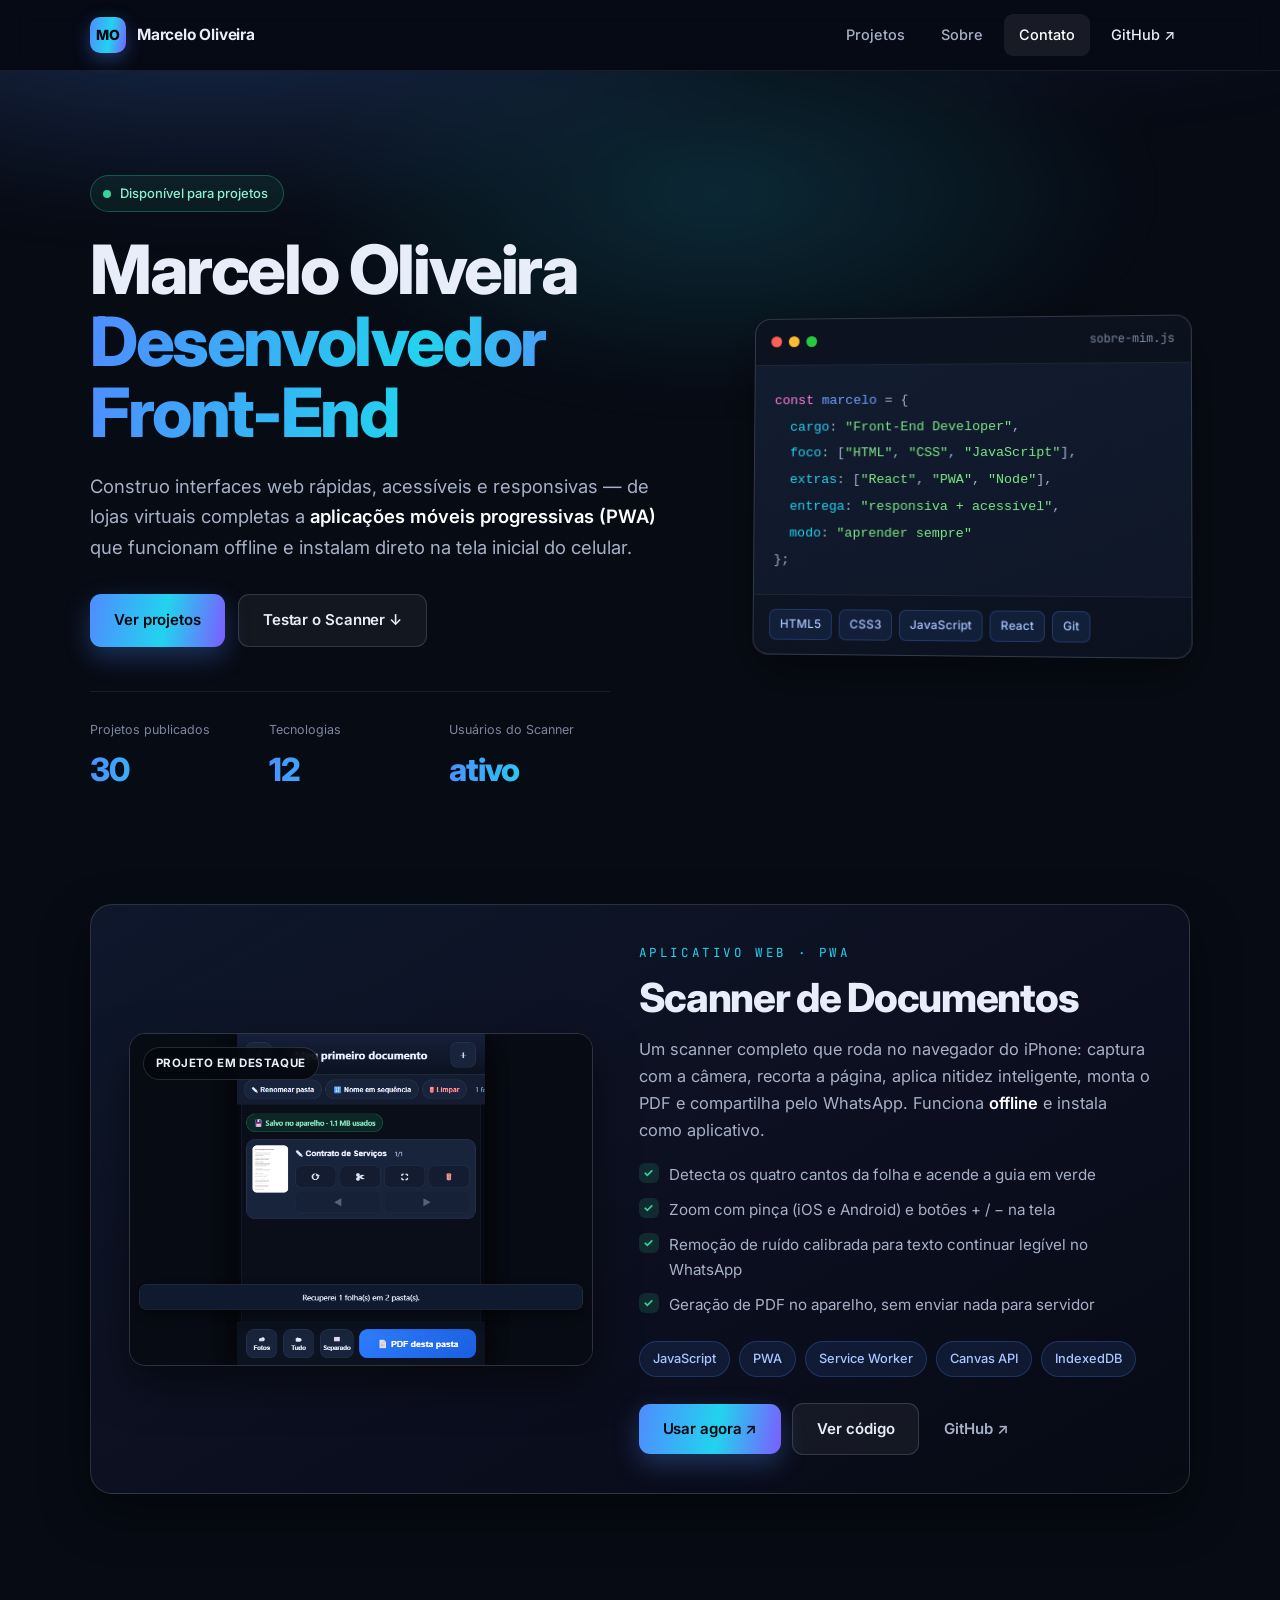
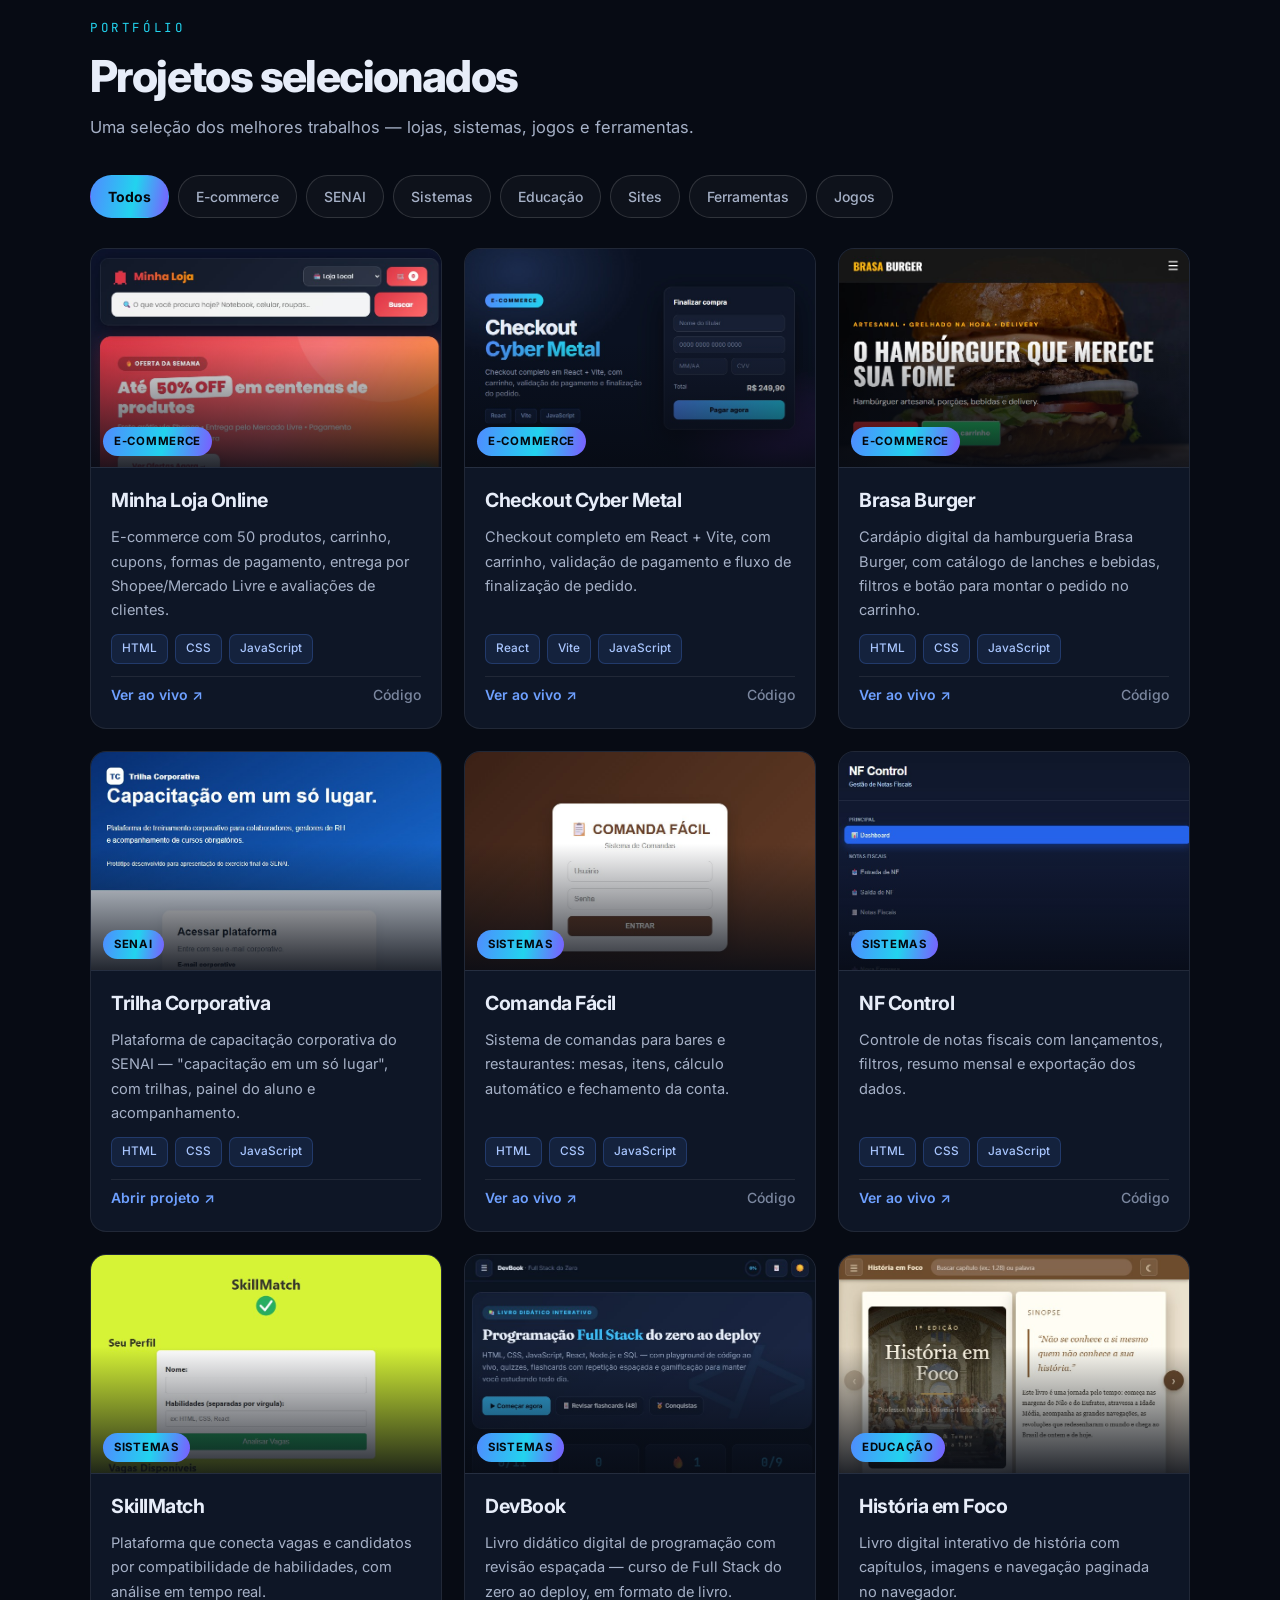
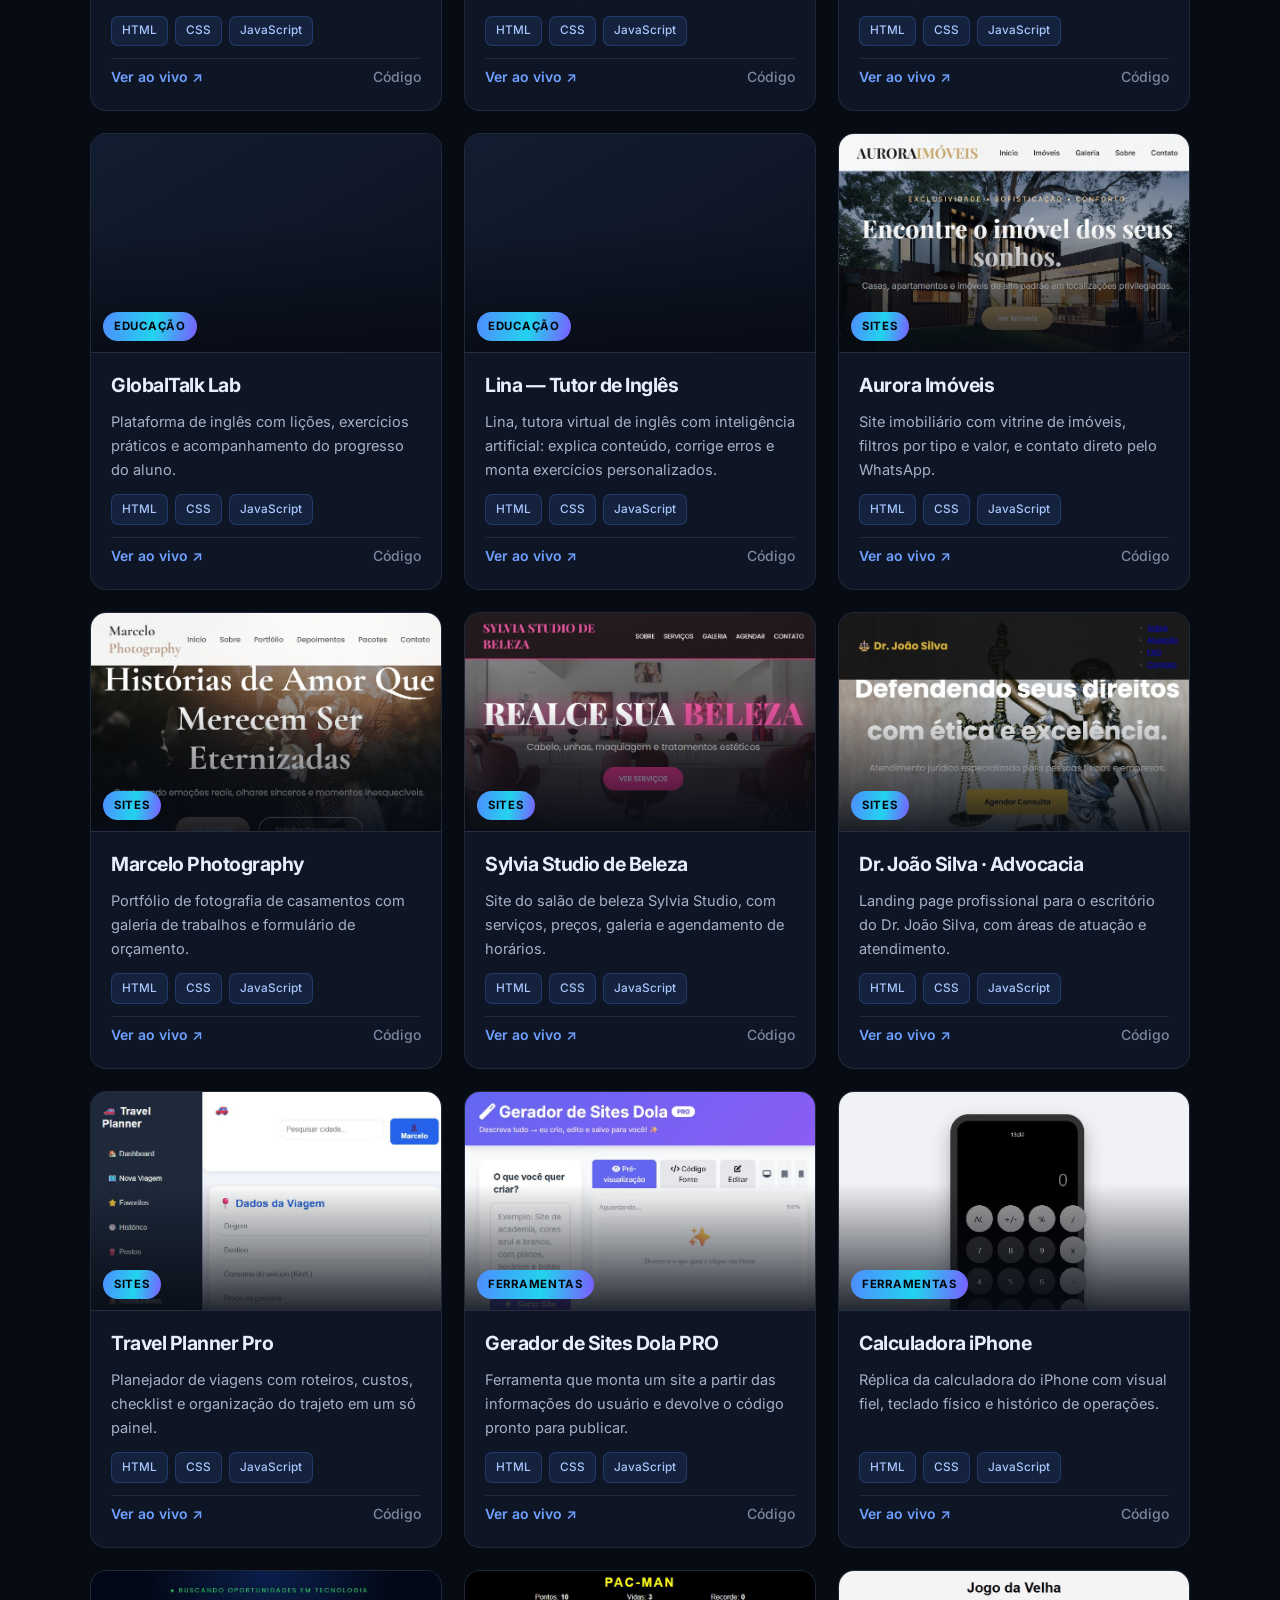
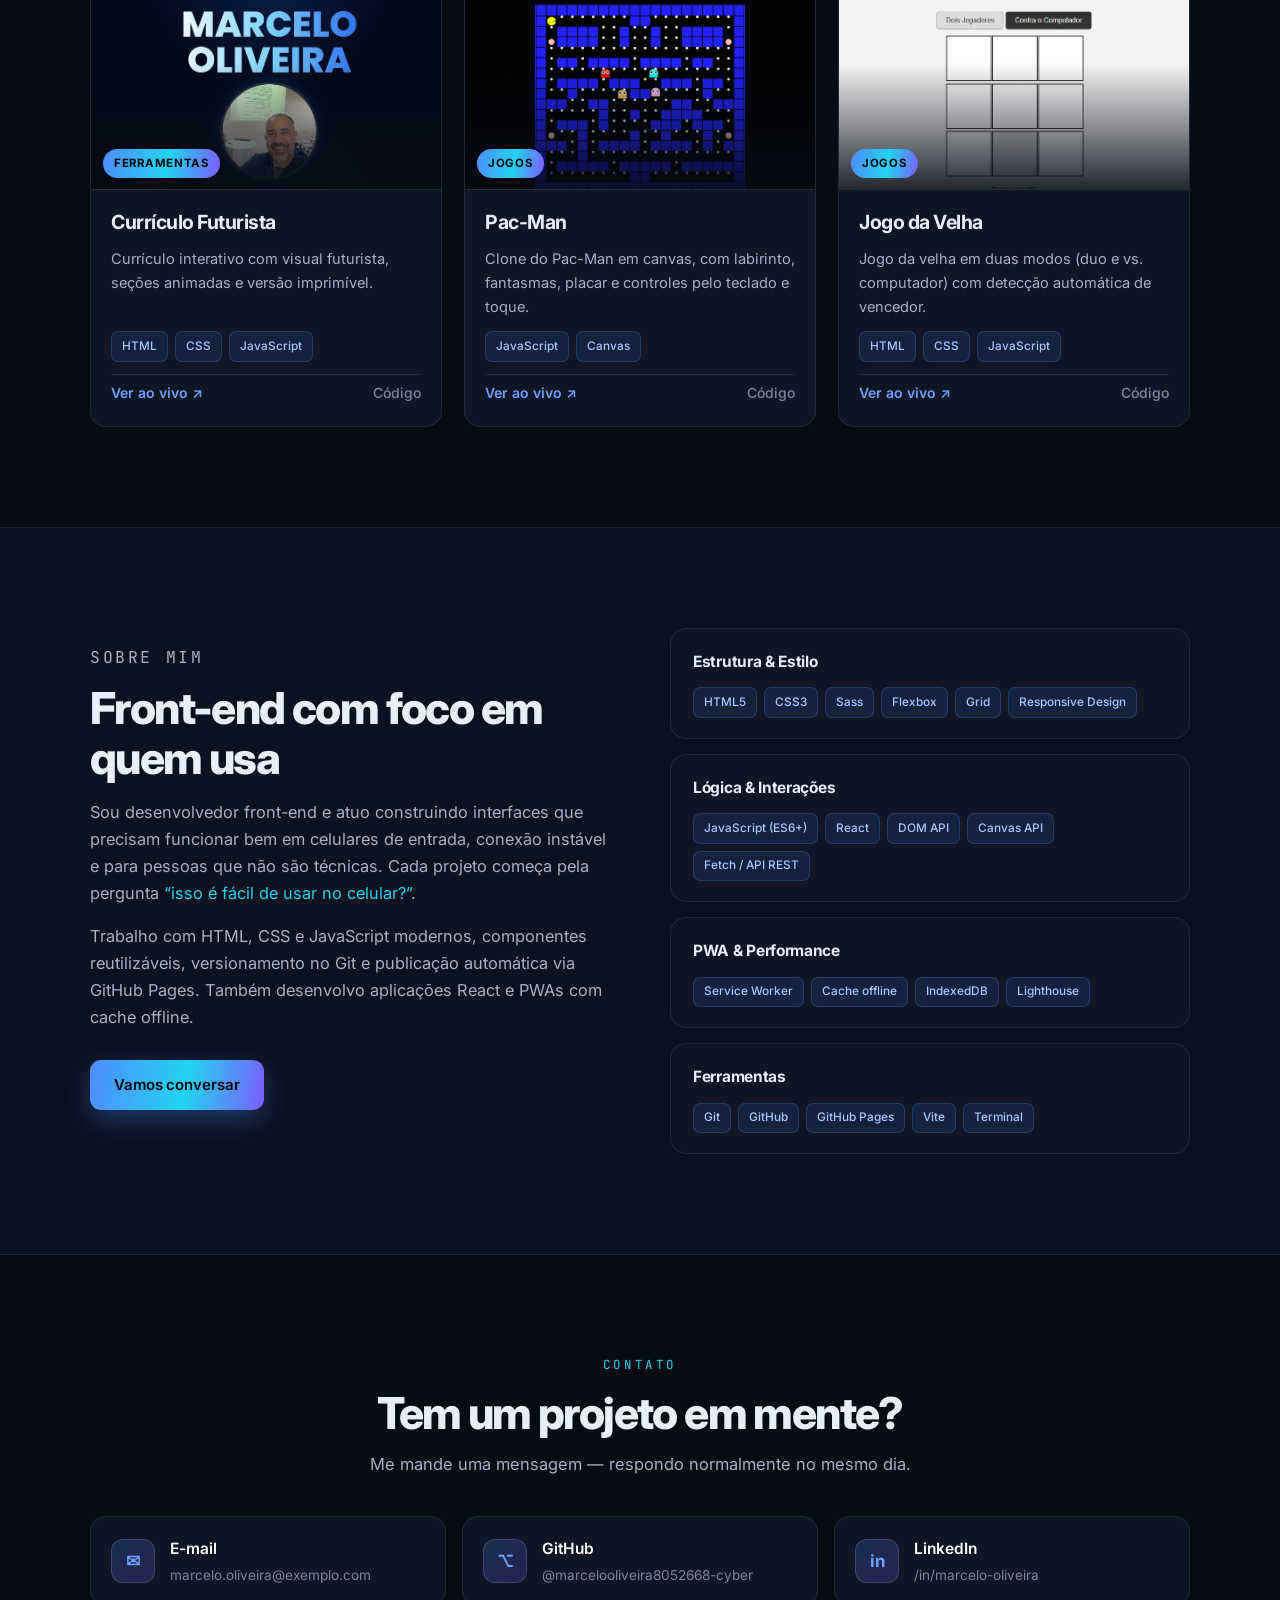
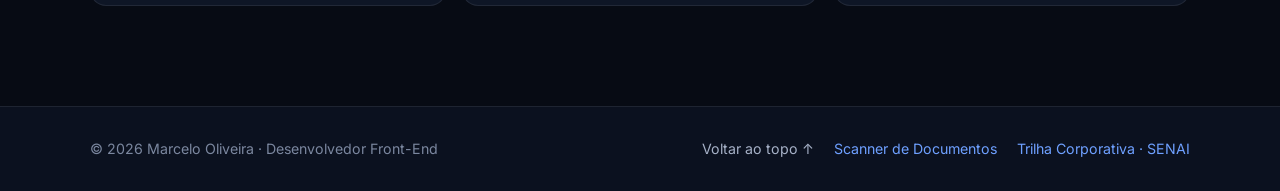
==== commit cd37f123: "Corrige capas e títulos dos projetos: cada imagem gerada do próprio site As capturas antigas estavam" ====
--- a/index.html
+++ b/index.html
@@ -11,7 +11,7 @@
   <link rel="preconnect" href="https://fonts.gstatic.com" crossorigin>
   <link href="https://fonts.googleapis.com/css2?family=Inter:wght@400;500;600;700;800&family=JetBrains+Mono:wght@500&display=swap" rel="stylesheet">
   <link rel="icon" href="assets/favicon.svg" type="image/svg+xml">
-  <link rel="stylesheet" href="style.css?v=1">
+  <link rel="stylesheet" href="style.css?v=2">
 </head>
 <body>
 
@@ -265,6 +265,6 @@
     </div>
   </footer>
 
-  <script src="app.js?v=1" defer></script>
+  <script src="app.js?v=2" defer></script>
 </body>
 </html>
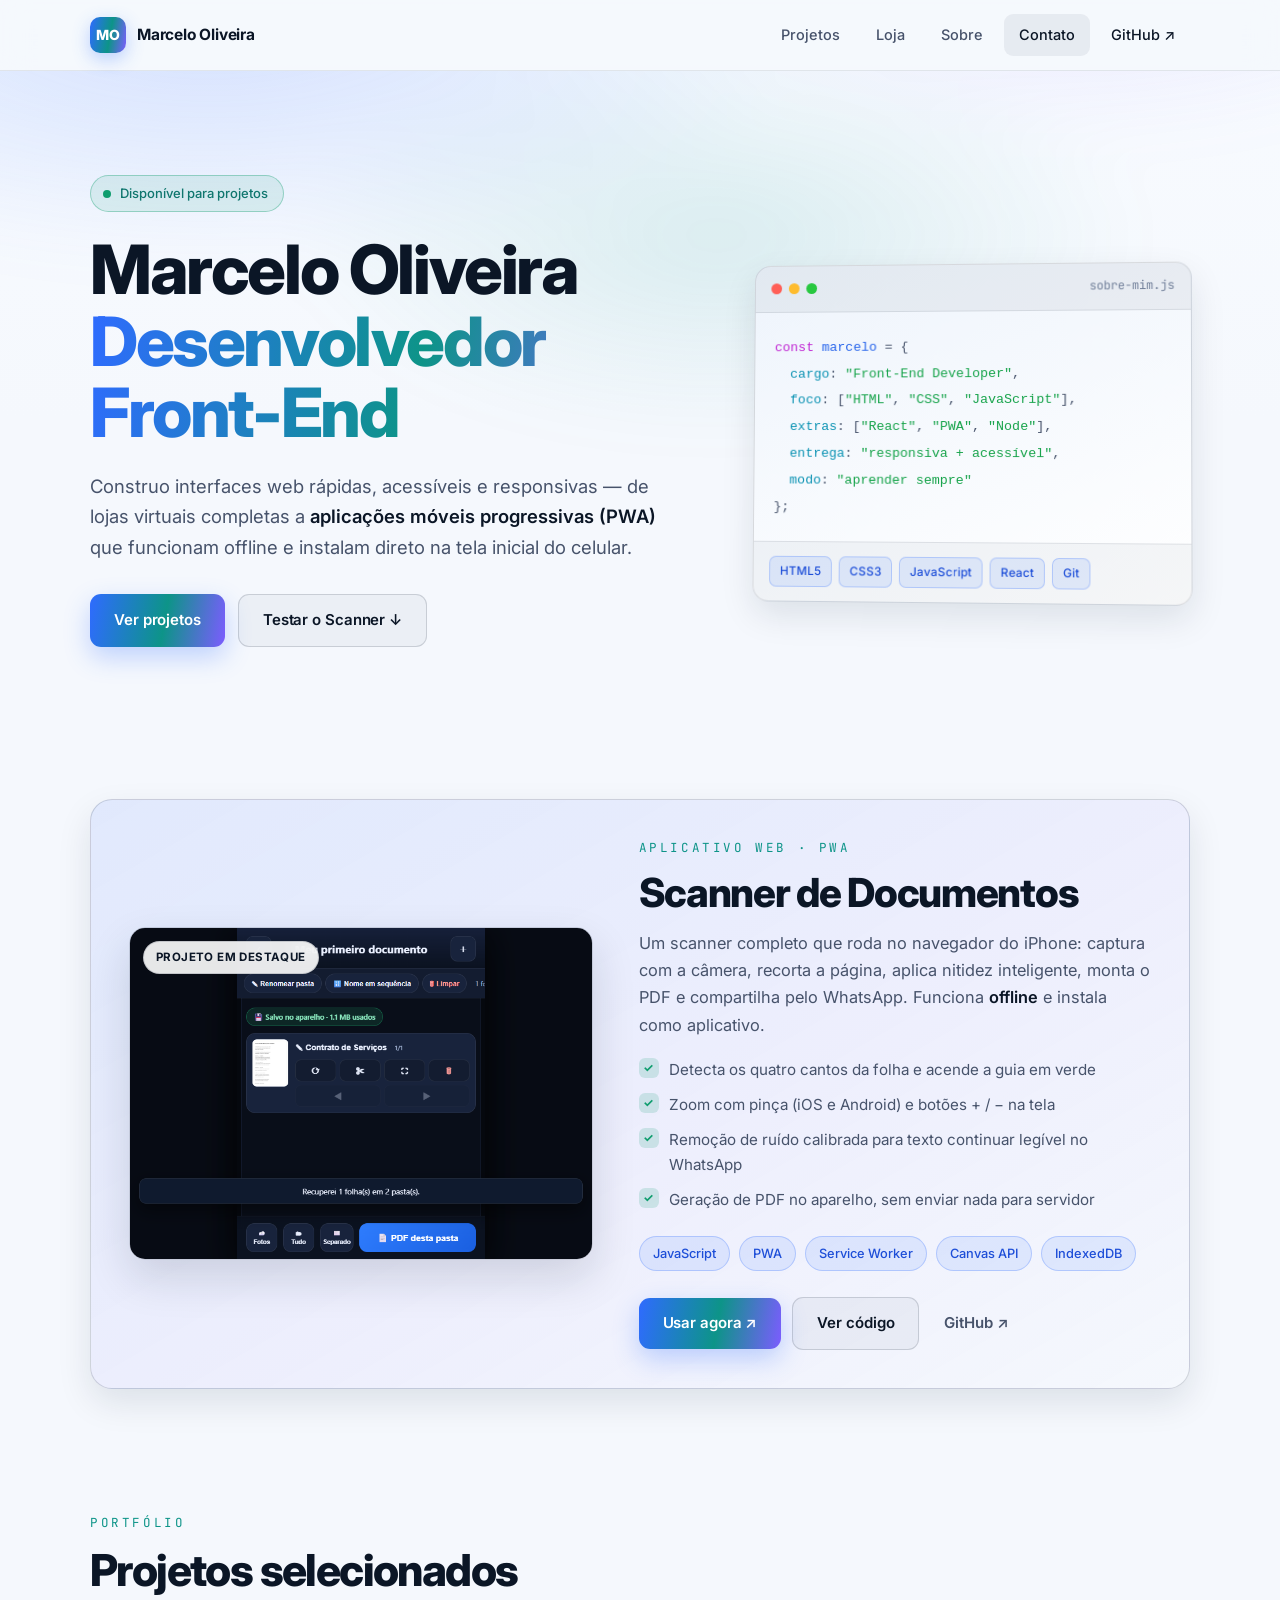
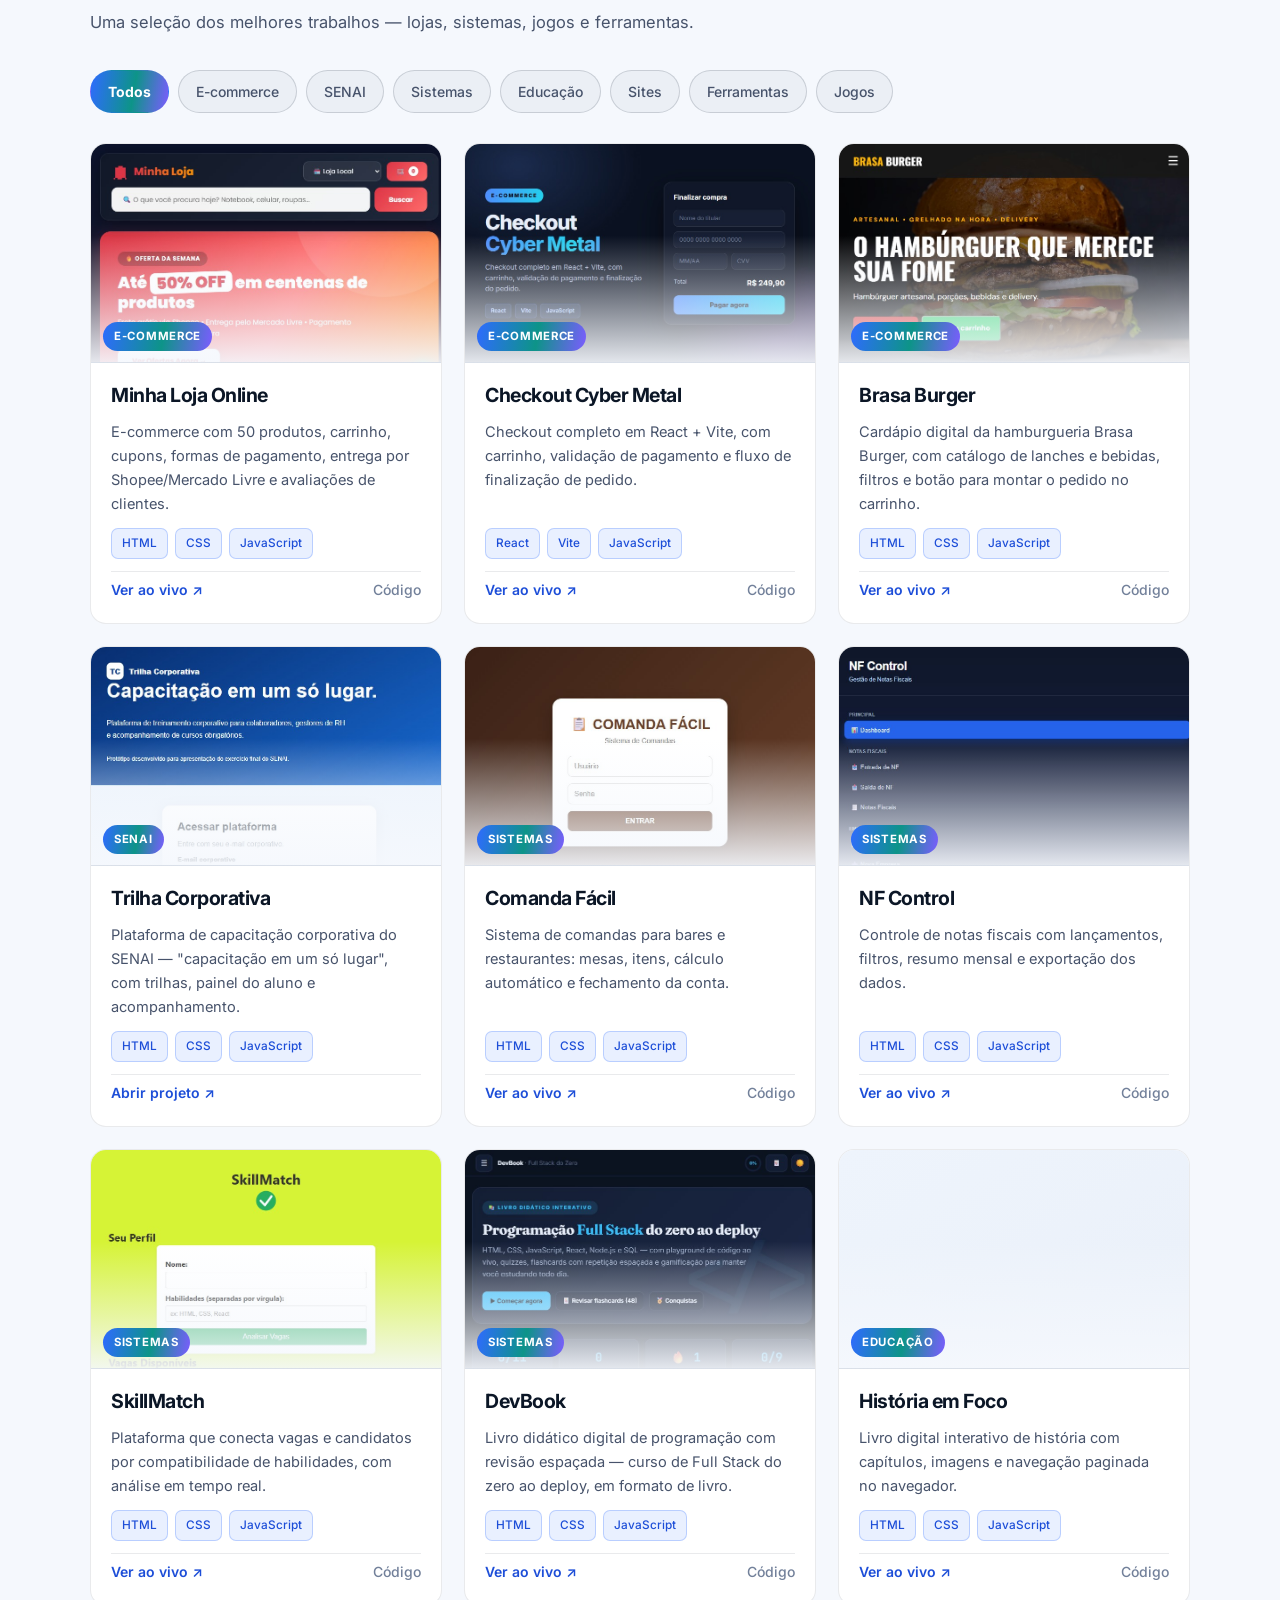
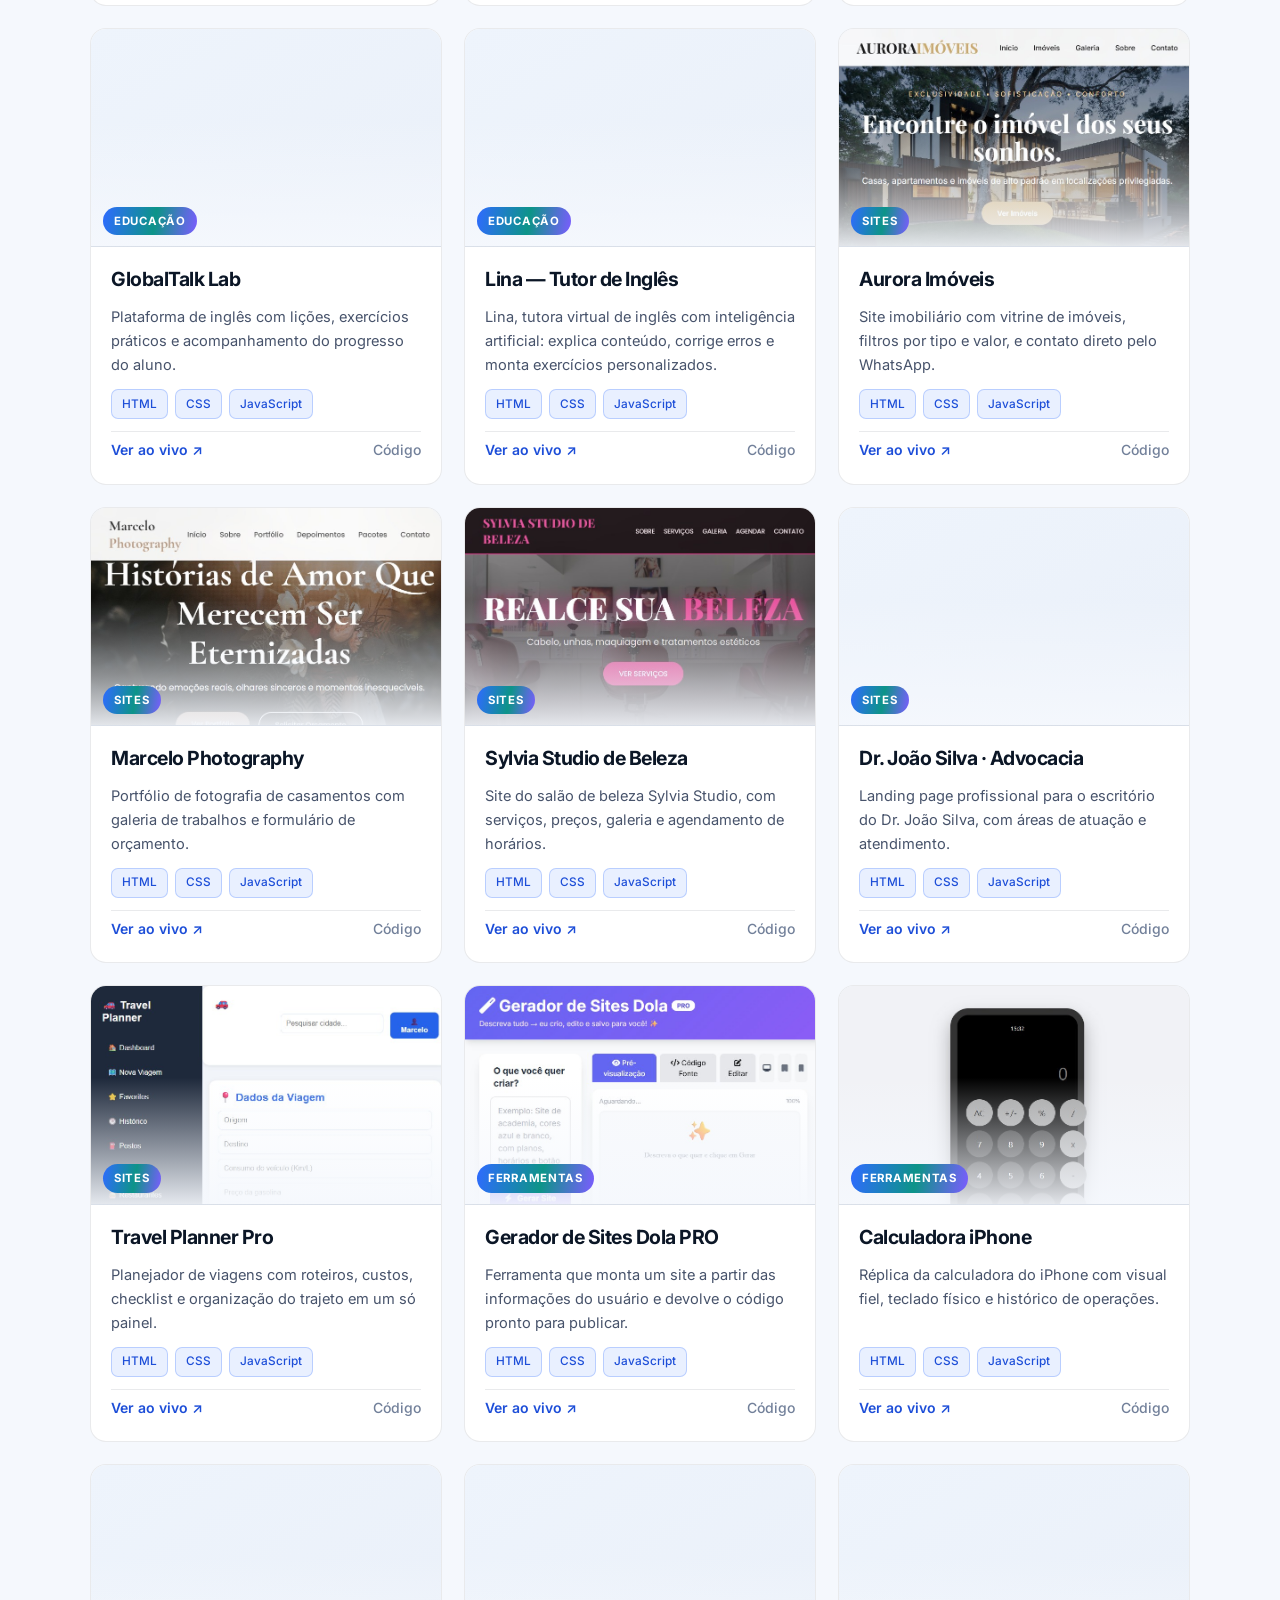
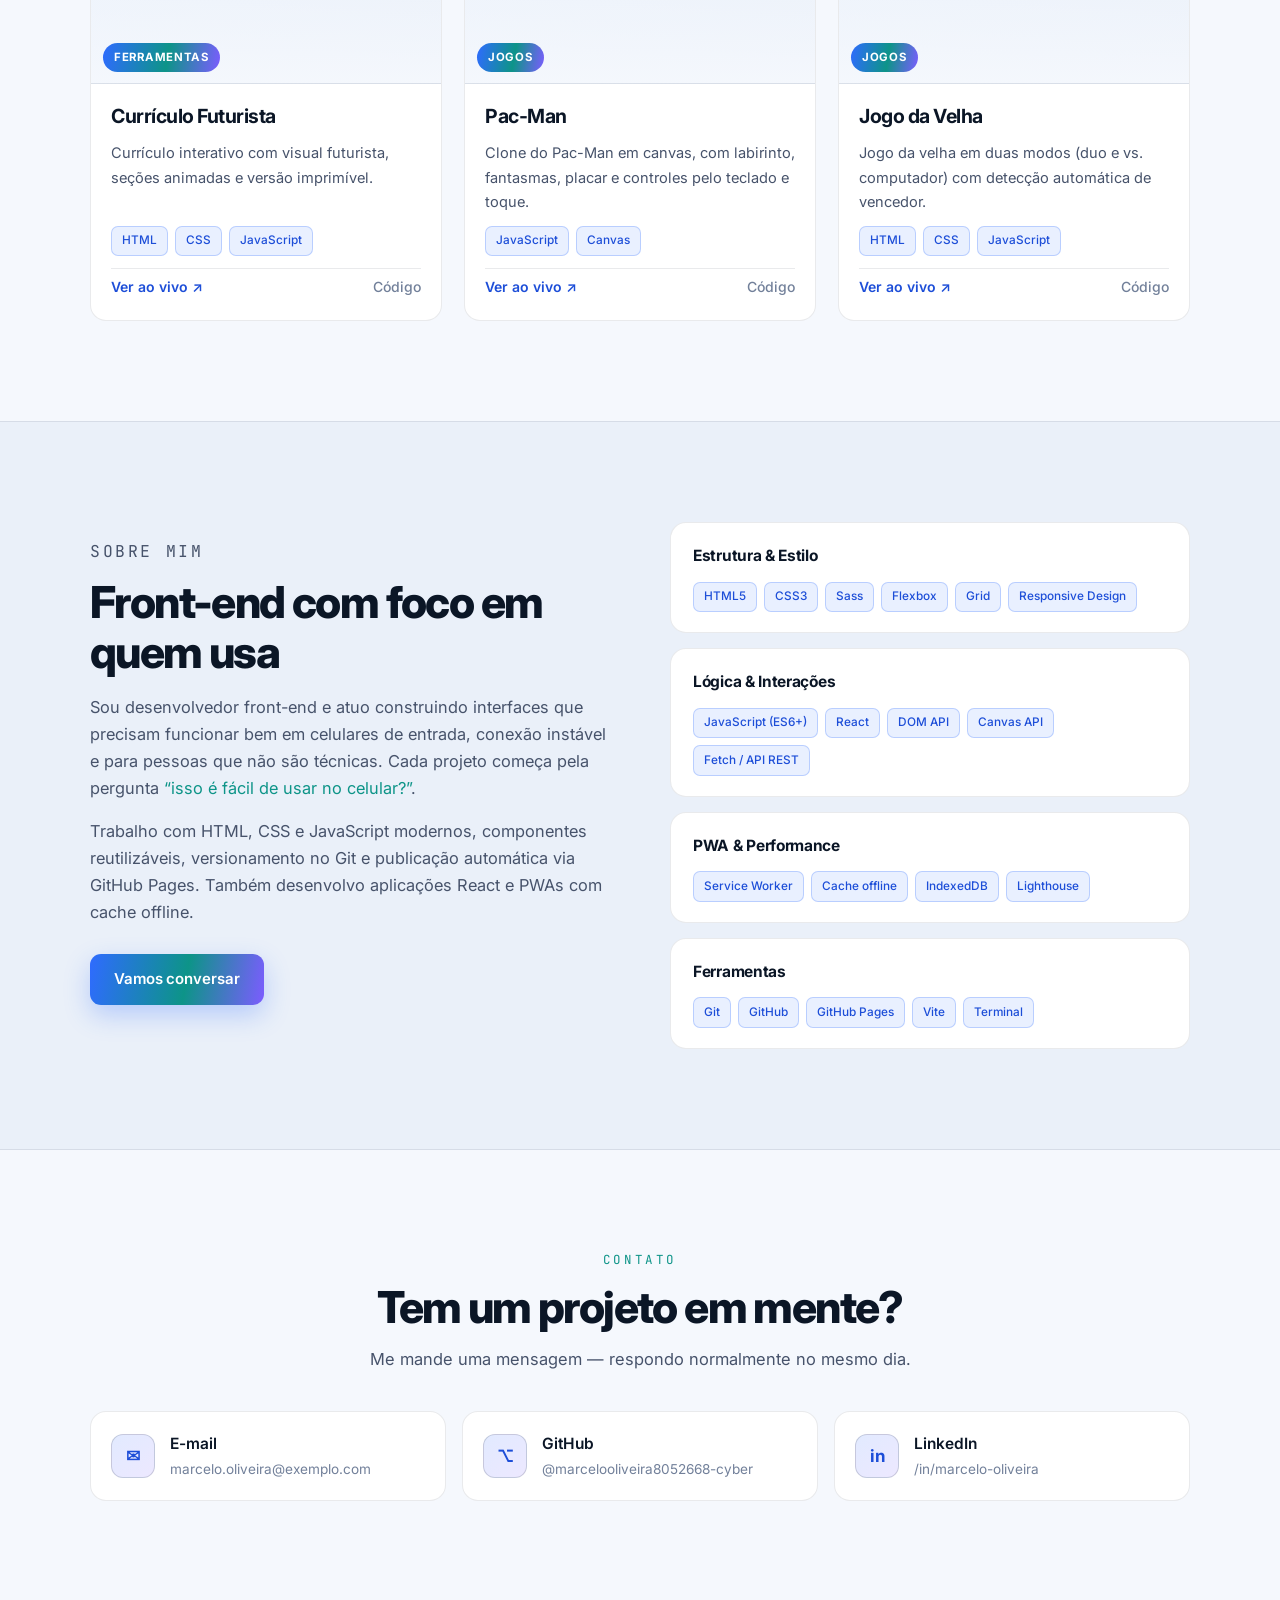
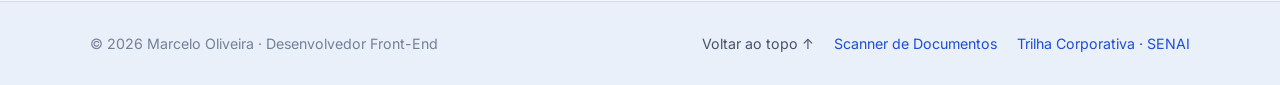
==== commit cb56b496: "feat: tema claro, remove contadores hero, adiciona manutencao R$ 39,90 na loja - Converte tema azul-" ====
--- a/index.html
+++ b/index.html
@@ -3,7 +3,7 @@
 <head>
   <meta charset="UTF-8">
   <meta name="viewport" content="width=device-width, initial-scale=1.0, viewport-fit=cover">
-  <meta name="theme-color" content="#070b14">
+  <meta name="theme-color" content="#f5f8fd">
   <meta name="description" content="Portfólio profissional de Marcelo Oliveira — desenvolvedor front-end. Sites, sistemas web e aplicações móveis progressivas (PWA).">
   <title>Marcelo Oliveira · Desenvolvedor Front-End</title>
 
@@ -27,6 +27,7 @@
 
       <nav class="nav" id="nav" aria-label="Navegação principal">
         <a href="#projetos" class="nav__link">Projetos</a>
+        <a href="loja/" class="nav__link">Loja</a>
         <a href="#sobre" class="nav__link">Sobre</a>
         <a href="#contato" class="nav__link">Contato</a>
         <a href="https://github.com/marcelooliveira8052668-cyber" target="_blank" rel="noopener" class="nav__link nav__link--externo">GitHub ↗</a>
@@ -66,21 +67,6 @@
             <a href="#projetos" class="botao botao--primario">Ver projetos</a>
             <a href="#destaque" class="botao botao--secundario">Testar o Scanner ↓</a>
           </div>
-
-          <dl class="hero__numeros">
-            <div>
-              <dt>Projetos publicados</dt>
-              <dd data-contador="30">0</dd>
-            </div>
-            <div>
-              <dt>Tecnologias</dt>
-              <dd data-contador="12">0</dd>
-            </div>
-            <div>
-              <dt>Usuários do Scanner</dt>
-              <dd>ativo</dd>
-            </div>
-          </dl>
         </div>
 
         <aside class="hero__cartao" aria-label="Resumo técnico">
--- a/style.css
+++ b/style.css
@@ -1,33 +1,33 @@
 /* =========================================================
    Portfólio profissional · Marcelo Oliveira
-   Tema escuro moderno — sem frameworks, CSS puro
+   Tema claro — sem frameworks, CSS puro
    ========================================================= */
 
 :root {
-  --fundo: #070b14;
-  --fundo-2: #0b111f;
-  --superficie: #0e1626;
-  --superficie-2: #131d31;
-  --borda: rgba(255, 255, 255, .08);
-  --borda-forte: rgba(255, 255, 255, .14);
-
-  --texto: #e7edf9;
-  --texto-suave: #a6b1c7;
-  --texto-fraco: #7b879f;
-
-  --primaria: #4f8cff;
-  --primaria-forte: #6ea0ff;
-  --acento: #22d3ee;
+  --fundo: #f5f8fd;
+  --fundo-2: #eaf0f9;
+  --superficie: #ffffff;
+  --superficie-2: #eef4fc;
+  --borda: rgba(13, 25, 48, .09);
+  --borda-forte: rgba(13, 25, 48, .16);
+
+  --texto: #0b1626;
+  --texto-suave: #47536b;
+  --texto-fraco: #72809a;
+
+  --primaria: #2f6bff;
+  --primaria-forte: #1d4ed8;
+  --acento: #0d9488;
   --roxo: #7c5cff;
-  --verde: #34d399;
-
-  --gradiente: linear-gradient(100deg, #4f8cff 0%, #22d3ee 55%, #7c5cff 100%);
+  --verde: #0f9d6e;
+
+  --gradiente: linear-gradient(100deg, #2f6bff 0%, #0d9488 55%, #7c5cff 100%);
 
   --raio: 16px;
   --raio-peq: 10px;
   --largura: 1180px;
 
-  --sombra: 0 20px 50px rgba(0, 0, 0, .45);
+  --sombra: 0 14px 34px rgba(13, 25, 48, .10);
   --transicao: .22s cubic-bezier(.4, 0, .2, 1);
 
   --fonte: 'Inter', -apple-system, BlinkMacSystemFont, 'Segoe UI', Roboto, Helvetica, Arial, sans-serif;
@@ -47,7 +47,7 @@
 
 body {
   font-family: var(--fonte);
-  background: var(--fundo);
+  background: linear-gradient(180deg, #f8fbff 0%, var(--fundo) 420px);
   color: var(--texto);
   line-height: 1.65;
   font-size: 16px;
@@ -58,10 +58,10 @@
 img { max-width: 100%; display: block; height: auto; }
 a { color: inherit; text-decoration: none; }
 button { font: inherit; color: inherit; background: none; border: 0; cursor: pointer; }
-strong { color: #fff; font-weight: 600; }
+strong { color: var(--texto); font-weight: 600; }
 em { color: var(--acento); font-style: normal; }
 
-::selection { background: rgba(79, 140, 255, .35); color: #fff; }
+::selection { background: rgba(47, 107, 255, .22); color: var(--texto); }
 
 :focus-visible {
   outline: 2px solid var(--primaria);
@@ -94,7 +94,7 @@
   position: sticky;
   top: 0;
   z-index: 100;
-  background: rgba(7, 11, 20, .72);
+  background: rgba(245, 248, 253, .82);
   -webkit-backdrop-filter: saturate(180%) blur(14px);
   backdrop-filter: saturate(180%) blur(14px);
   border-bottom: 1px solid var(--borda);
@@ -115,11 +115,11 @@
   display: grid; place-items: center;
   border-radius: 10px;
   background: var(--gradiente);
-  color: #04070d;
+  color: #ffffff;
   font-size: 14px;
   font-weight: 800;
   letter-spacing: -.4px;
-  box-shadow: 0 6px 18px rgba(79, 140, 255, .35);
+  box-shadow: 0 6px 18px rgba(47, 107, 255, .30);
 }
 
 .marca__nome { font-size: 15.5px; letter-spacing: -.2px; }
@@ -135,7 +135,7 @@
   transition: color var(--transicao), background var(--transicao);
 }
 .nav__link:hover,
-.nav__link.ativo { color: #fff; background: rgba(255, 255, 255, .07); }
+.nav__link.ativo { color: var(--texto); background: rgba(13, 25, 48, .06); }
 .nav__link--externo { color: var(--texto); }
 
 .botao-hamburguer {
@@ -175,17 +175,17 @@
 }
 .botao--primario {
   background: var(--gradiente);
-  color: #04070d;
-  box-shadow: 0 10px 26px rgba(79, 140, 255, .3);
-}
-.botao--primario:hover { transform: translateY(-2px); box-shadow: 0 16px 34px rgba(79, 140, 255, .42); }
+  color: #ffffff;
+  box-shadow: 0 10px 26px rgba(47, 107, 255, .28);
+}
+.botao--primario:hover { transform: translateY(-2px); box-shadow: 0 16px 34px rgba(47, 107, 255, .38); }
 
 .botao--secundario {
-  background: rgba(255, 255, 255, .05);
+  background: rgba(13, 25, 48, .04);
   border: 1px solid var(--borda-forte);
   color: var(--texto);
 }
-.botao--secundario:hover { background: rgba(255, 255, 255, .1); border-color: var(--primaria); transform: translateY(-2px); }
+.botao--secundario:hover { background: rgba(13, 25, 48, .08); border-color: var(--primaria); transform: translateY(-2px); }
 
 .botao--fantasma { color: var(--texto-suave); padding-inline: 14px; }
 .botao--fantasma:hover { color: var(--acento); }
@@ -202,9 +202,9 @@
   inset: -40% -10% auto -10%;
   height: 720px;
   background:
-    radial-gradient(58% 55% at 22% 28%, rgba(79, 140, 255, .30), transparent 70%),
-    radial-gradient(45% 45% at 78% 18%, rgba(124, 92, 255, .24), transparent 70%),
-    radial-gradient(40% 40% at 55% 62%, rgba(34, 211, 238, .16), transparent 70%);
+    radial-gradient(58% 55% at 22% 28%, rgba(47, 107, 255, .20), transparent 70%),
+    radial-gradient(45% 45% at 78% 18%, rgba(124, 92, 255, .15), transparent 70%),
+    radial-gradient(40% 40% at 55% 62%, rgba(13, 148, 136, .12), transparent 70%);
   filter: blur(28px);
   pointer-events: none;
 }
@@ -222,12 +222,12 @@
   align-items: center;
   gap: 9px;
   padding: 7px 15px 7px 12px;
-  border: 1px solid rgba(52, 211, 153, .3);
-  background: rgba(52, 211, 153, .08);
+  border: 1px solid rgba(15, 157, 110, .35);
+  background: rgba(15, 157, 110, .10);
   border-radius: 999px;
   font-size: 13px;
   font-weight: 500;
-  color: #8ef0cd;
+  color: #0f766e;
   margin-bottom: 22px;
 }
 
@@ -235,14 +235,14 @@
   width: 8px; height: 8px;
   border-radius: 50%;
   background: var(--verde);
-  box-shadow: 0 0 0 0 rgba(52, 211, 153, .6);
+  box-shadow: 0 0 0 0 rgba(15, 157, 110, .6);
   animation: pulsar 2.2s infinite;
 }
 
 @keyframes pulsar {
-  0%   { box-shadow: 0 0 0 0 rgba(52, 211, 153, .55); }
-  70%  { box-shadow: 0 0 0 9px rgba(52, 211, 153, 0); }
-  100% { box-shadow: 0 0 0 0 rgba(52, 211, 153, 0); }
+  0%   { box-shadow: 0 0 0 0 rgba(15, 157, 110, .55); }
+  70%  { box-shadow: 0 0 0 9px rgba(15, 157, 110, 0); }
+  100% { box-shadow: 0 0 0 0 rgba(15, 157, 110, 0); }
 }
 
 .hero__titulo {
@@ -308,7 +308,7 @@
   align-items: center;
   gap: 7px;
   padding: 13px 16px;
-  background: rgba(0, 0, 0, .35);
+  background: rgba(13, 25, 48, .05);
   border-bottom: 1px solid var(--borda);
 }
 .ponto { width: 11px; height: 11px; border-radius: 50%; }
@@ -330,12 +330,12 @@
   color: var(--texto-suave);
   overflow-x: auto;
 }
-.tk-chave { color: #ff7edb; }
-.tk-var   { color: #6ea0ff; }
-.tk-prop  { color: #22d3ee; }
-.tk-str   { color: #7ee787; }
-
-.cartao-rodape { padding: 14px 16px; border-top: 1px solid var(--borda); background: rgba(0, 0, 0, .2); }
+.tk-chave { color: #c026d3; }
+.tk-var   { color: #2563eb; }
+.tk-prop  { color: #0891b2; }
+.tk-str   { color: #16a34a; }
+
+.cartao-rodape { padding: 14px 16px; border-top: 1px solid var(--borda); background: rgba(13, 25, 48, .04); }
 
 /* ---------------- Etiquetas ---------------- */
 .etiquetas { display: flex; flex-wrap: wrap; gap: 7px; }
@@ -345,9 +345,9 @@
   font-weight: 500;
   padding: 4.5px 10px;
   border-radius: 7px;
-  background: rgba(79, 140, 255, .11);
-  border: 1px solid rgba(79, 140, 255, .24);
-  color: #a9c6ff;
+  background: rgba(47, 107, 255, .10);
+  border: 1px solid rgba(47, 107, 255, .26);
+  color: #1d4ed8;
   white-space: nowrap;
 }
 
@@ -363,7 +363,7 @@
   gap: clamp(26px, 4vw, 46px);
   align-items: center;
   padding: clamp(22px, 3.4vw, 38px);
-  background: linear-gradient(150deg, rgba(79, 140, 255, .10), rgba(124, 92, 255, .05) 55%, transparent);
+  background: linear-gradient(150deg, rgba(47, 107, 255, .10), rgba(124, 92, 255, .06) 55%, transparent);
   border: 1px solid var(--borda-forte);
   border-radius: calc(var(--raio) + 6px);
   box-shadow: var(--sombra);
@@ -374,7 +374,7 @@
   border-radius: var(--raio);
   overflow: hidden;
   border: 1px solid var(--borda-forte);
-  box-shadow: 0 18px 44px rgba(0, 0, 0, .5);
+  box-shadow: 0 18px 44px rgba(13, 25, 48, .14);
 }
 .destaque__midia img { width: 100%; }
 
@@ -387,8 +387,9 @@
   text-transform: uppercase;
   padding: 6px 12px;
   border-radius: 999px;
-  background: rgba(4, 7, 13, .82);
+  background: rgba(255, 255, 255, .9);
   border: 1px solid var(--borda-forte);
+  color: var(--texto);
   -webkit-backdrop-filter: blur(8px);
   backdrop-filter: blur(8px);
 }
@@ -416,7 +417,7 @@
   width: 20px; height: 20px;
   display: grid; place-items: center;
   border-radius: 6px;
-  background: rgba(52, 211, 153, .14);
+  background: rgba(15, 157, 110, .16);
   color: var(--verde);
   font-size: 12px;
   font-weight: 700;
@@ -469,16 +470,16 @@
   padding: 9px 17px;
   border-radius: 999px;
   border: 1px solid var(--borda-forte);
-  background: rgba(255, 255, 255, .03);
+  background: rgba(13, 25, 48, .04);
   color: var(--texto-suave);
   font-size: 14px;
   font-weight: 500;
   transition: all var(--transicao);
 }
-.filtro:hover { color: #fff; border-color: var(--primaria); }
+.filtro:hover { color: var(--texto); border-color: var(--primaria); }
 .filtro.ativo {
   background: var(--gradiente);
-  color: #04070d;
+  color: #ffffff;
   border-color: transparent;
   font-weight: 700;
 }
@@ -508,8 +509,8 @@
 }
 .projeto:hover {
   transform: translateY(-6px);
-  border-color: rgba(79, 140, 255, .45);
-  box-shadow: 0 22px 46px rgba(0, 0, 0, .5);
+  border-color: rgba(47, 107, 255, .45);
+  box-shadow: 0 20px 40px rgba(13, 25, 48, .14);
 }
 
 .projeto__capa {
@@ -530,7 +531,7 @@
 .projeto__capa::after {
   content: "";
   position: absolute; inset: 0;
-  background: linear-gradient(to top, rgba(7, 11, 20, .88) 0%, transparent 58%);
+  background: linear-gradient(to top, rgba(245, 248, 253, .92) 0%, transparent 58%);
 }
 
 .projeto__categoria {
@@ -541,7 +542,7 @@
   font-weight: 700;
   letter-spacing: .7px;
   text-transform: uppercase;
-  color: #04070d;
+  color: #ffffff;
   background: var(--gradiente);
   padding: 5px 11px;
   border-radius: 999px;
@@ -603,7 +604,7 @@
   border-radius: var(--raio);
   transition: border-color var(--transicao), transform var(--transicao);
 }
-.habilidade:hover { border-color: rgba(34, 211, 238, .38); transform: translateX(5px); }
+.habilidade:hover { border-color: rgba(13, 148, 136, .4); transform: translateX(5px); }
 .habilidade h3 { font-size: 15.5px; margin-bottom: 13px; letter-spacing: -.3px; }
 
 /* ---------------- Contato ---------------- */
@@ -639,7 +640,7 @@
   width: 44px; height: 44px;
   display: grid; place-items: center;
   border-radius: 12px;
-  background: linear-gradient(140deg, rgba(79, 140, 255, .2), rgba(124, 92, 255, .2));
+  background: linear-gradient(140deg, rgba(47, 107, 255, .14), rgba(124, 92, 255, .14));
   border: 1px solid var(--borda-forte);
   font-size: 17px;
   font-weight: 700;
@@ -706,7 +707,7 @@
     align-items: stretch;
     gap: 4px;
     padding: 14px clamp(20px, 5vw, 40px) 22px;
-    background: rgba(7, 11, 20, .97);
+    background: rgba(245, 248, 253, .97);
     -webkit-backdrop-filter: blur(16px);
     backdrop-filter: blur(16px);
     border-bottom: 1px solid var(--borda);
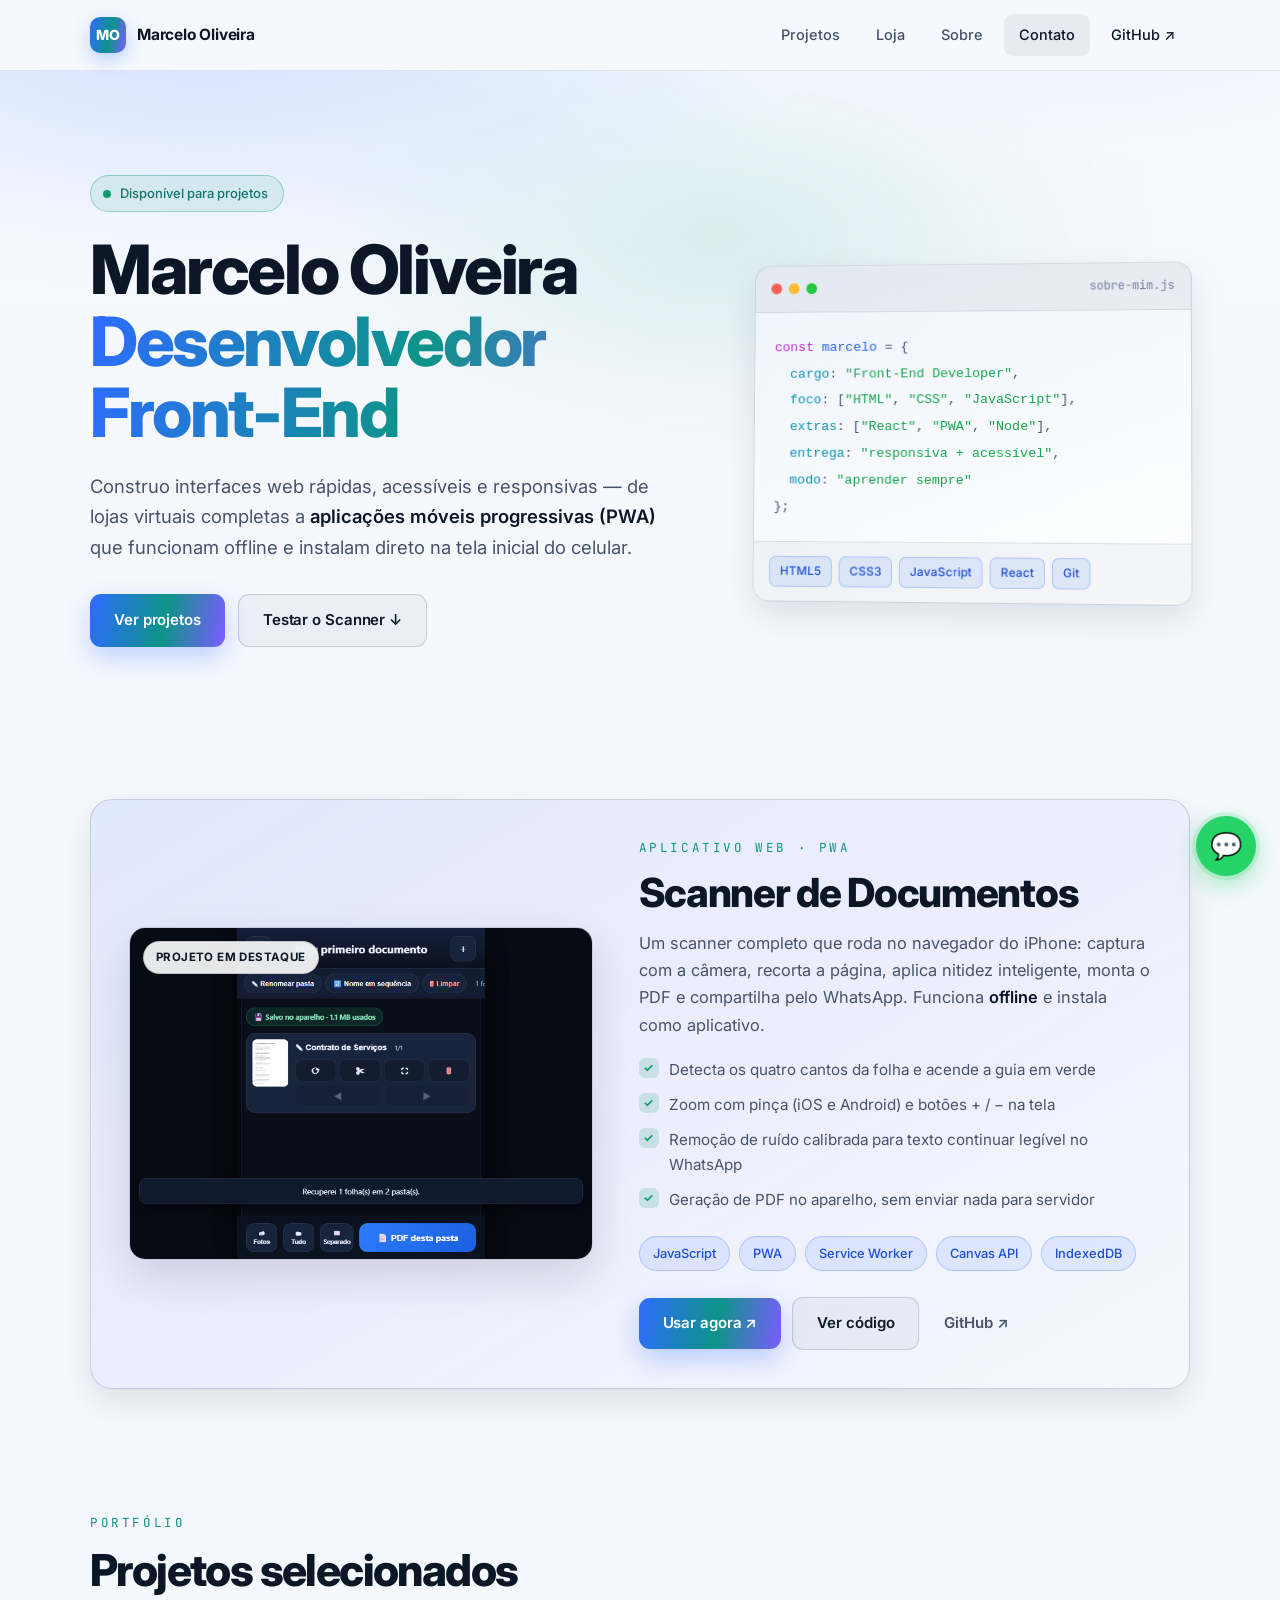
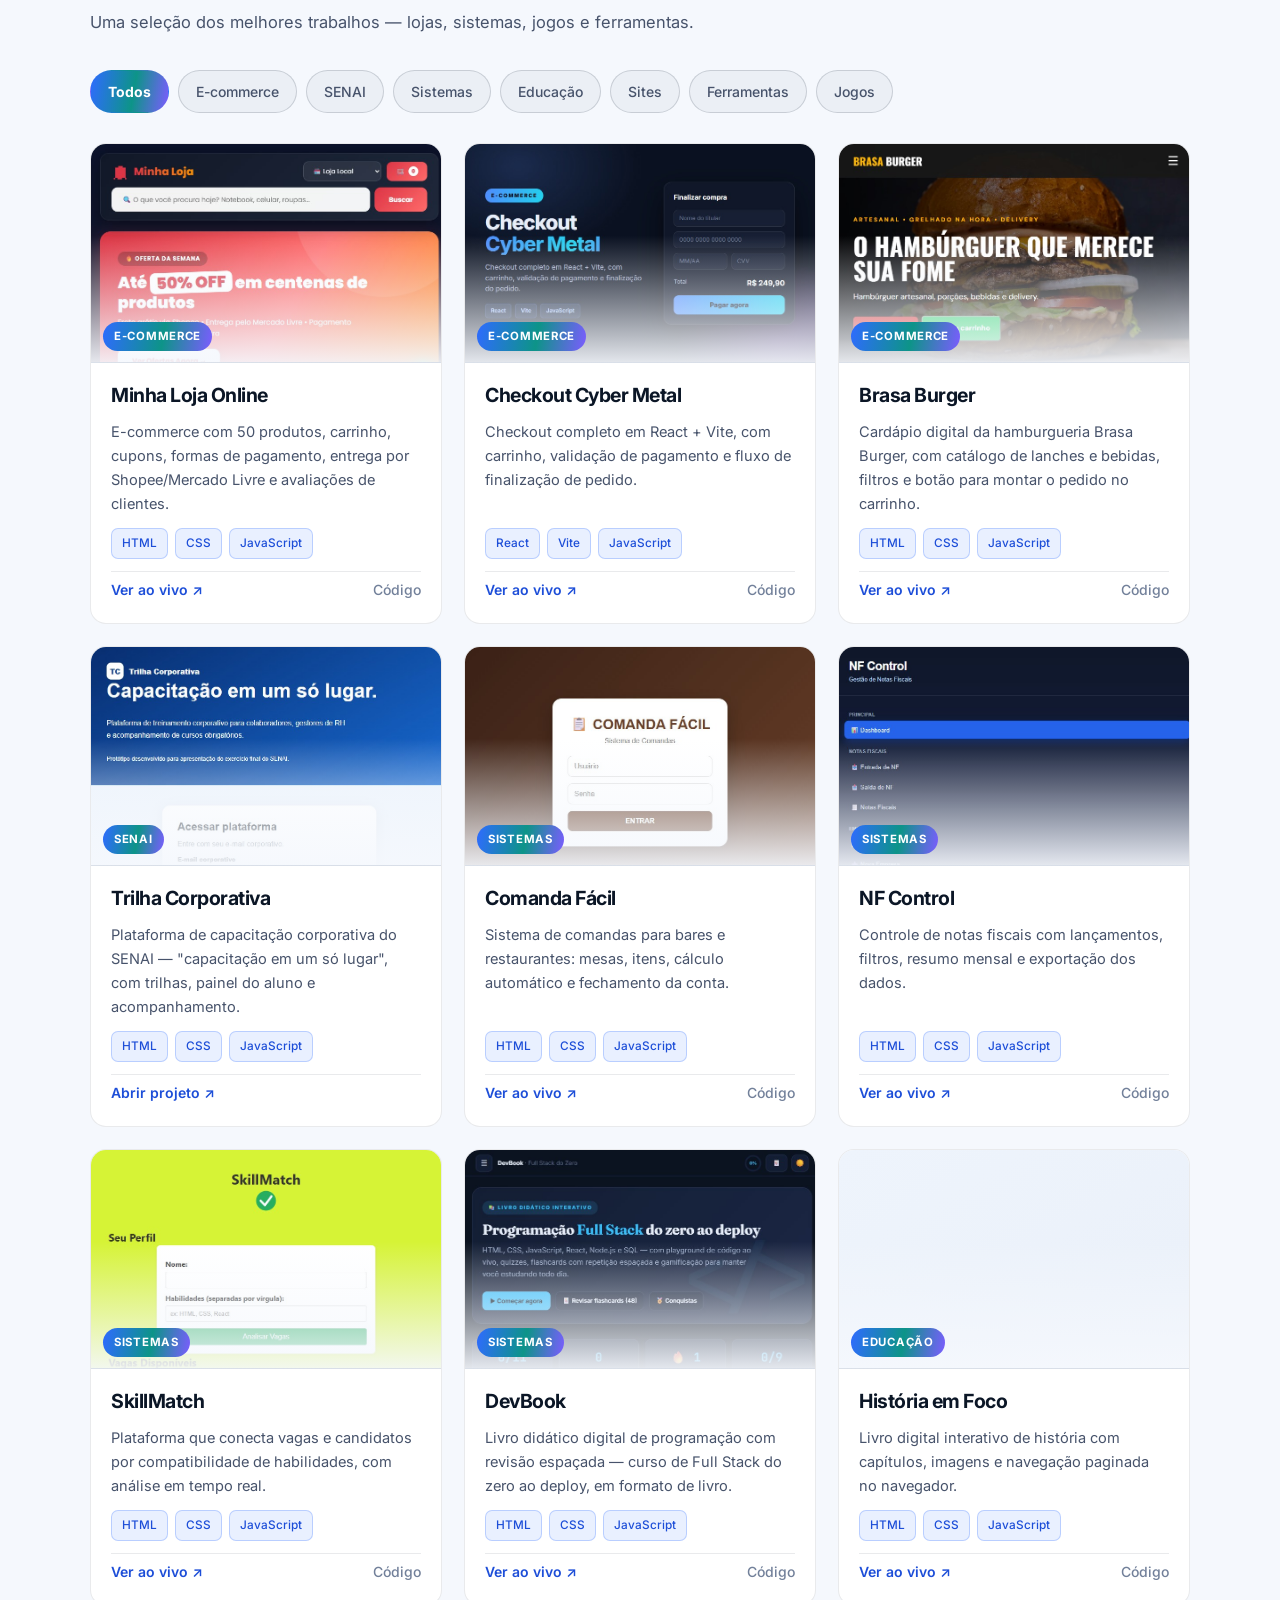
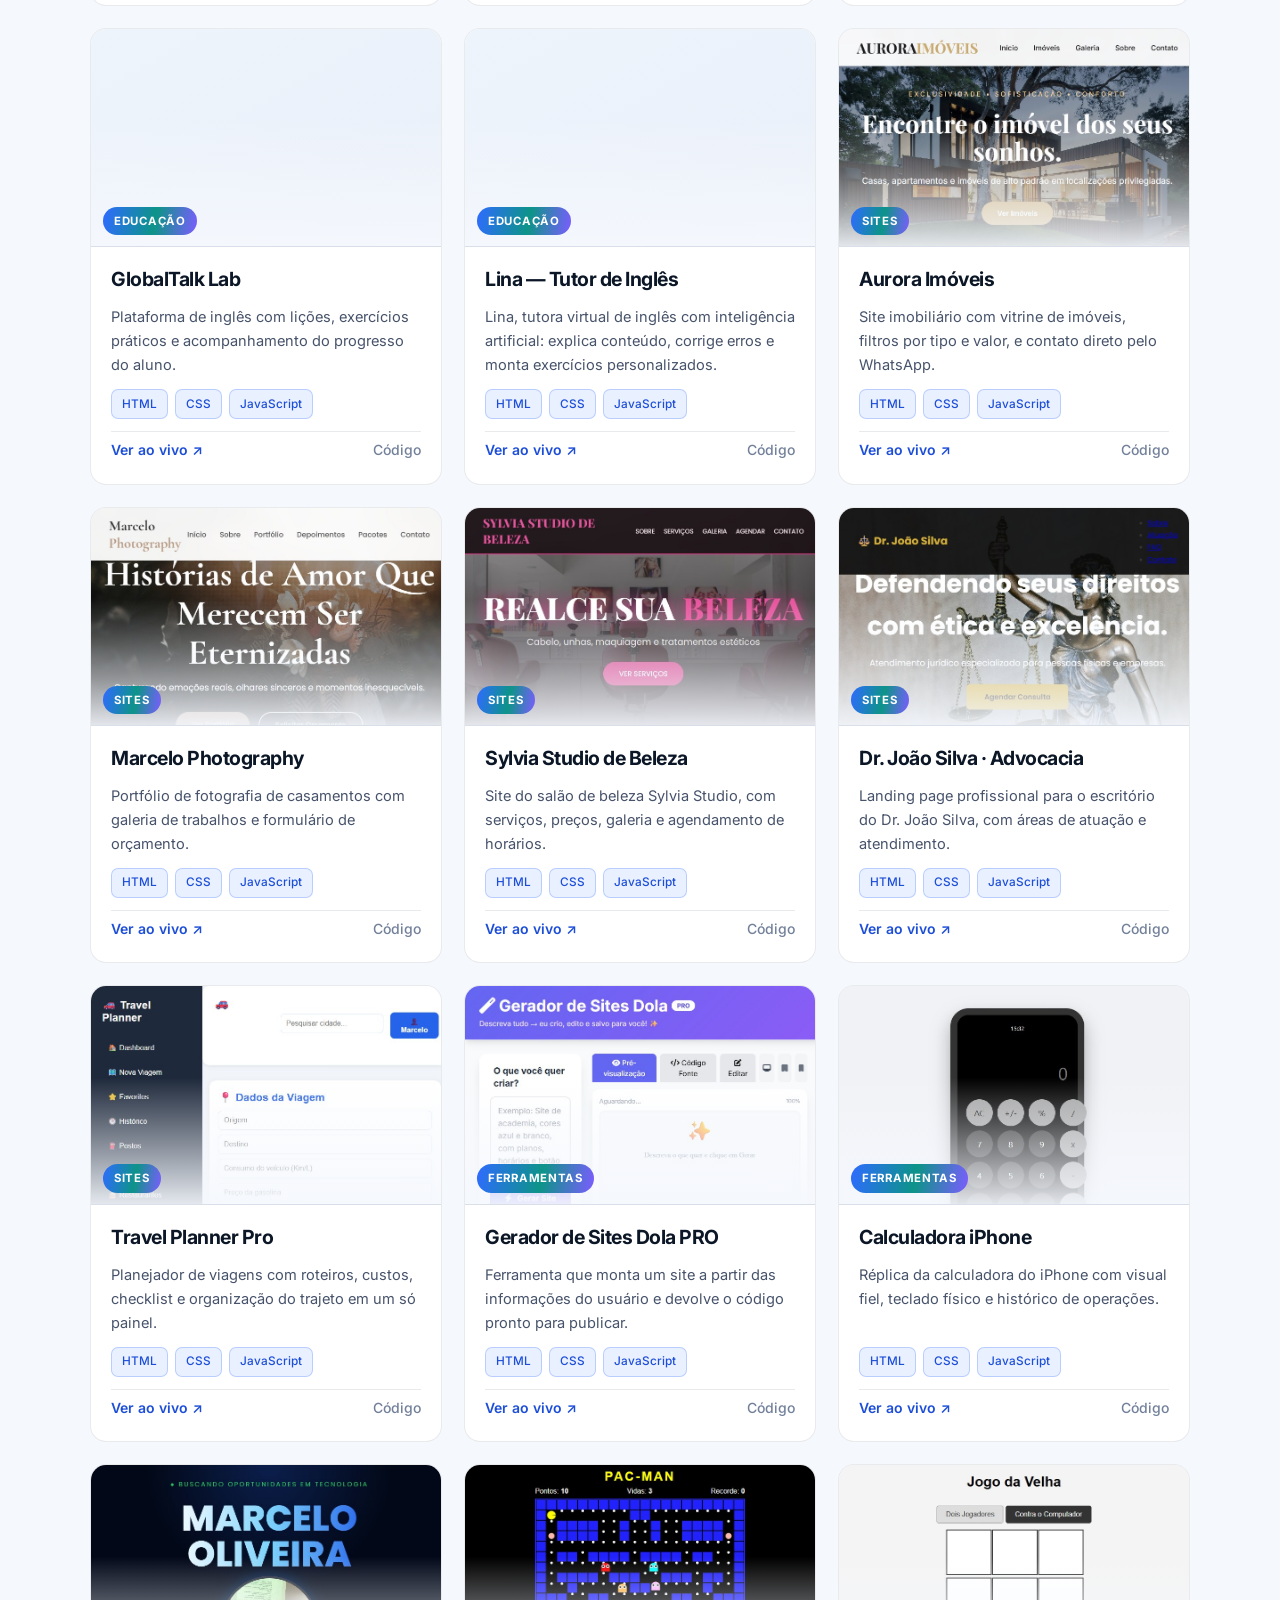
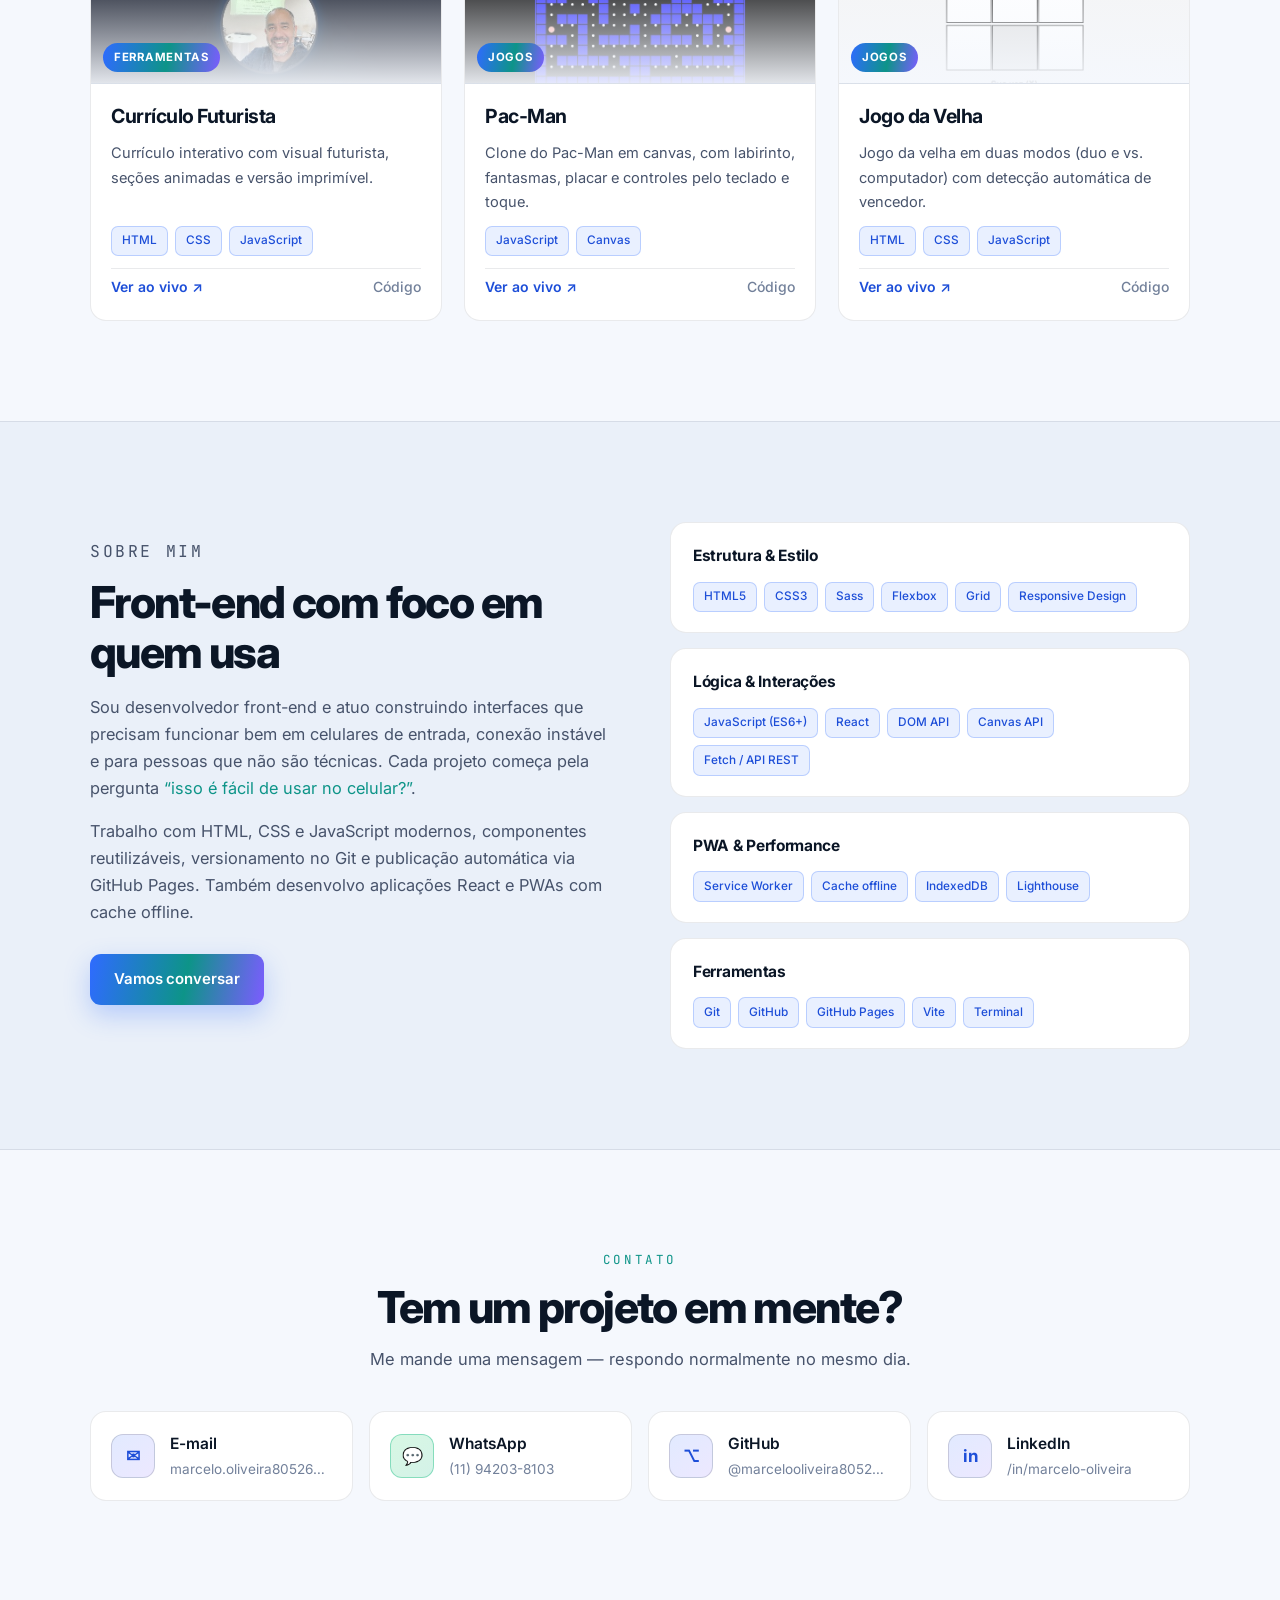
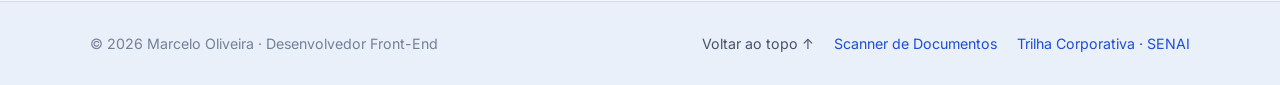
==== commit e3beaf5a: "feat: botão WhatsApp flutuante + contatos reais - WhatsApp: https://wa.me/5511942038103 (11 94203-81" ====
--- a/index.html
+++ b/index.html
@@ -210,11 +210,19 @@
         </p>
 
         <div class="contato__canais">
-          <a class="contato__canal" href="mailto:marcelo.oliveira@exemplo.com">
+          <a class="contato__canal" href="mailto:marcelo.oliveira8052668@gmail.com">
             <span class="contato__icone">✉</span>
             <span class="contato__info">
               <strong>E-mail</strong>
-              <small>marcelo.oliveira@exemplo.com</small>
+              <small>marcelo.oliveira8052668@gmail.com</small>
+            </span>
+          </a>
+
+          <a class="contato__canal contato__canal--zap" href="https://wa.me/5511942038103" target="_blank" rel="noopener">
+            <span class="contato__icone" aria-hidden="true">💬</span>
+            <span class="contato__info">
+              <strong>WhatsApp</strong>
+              <small>(11) 94203-8103</small>
             </span>
           </a>
 
@@ -226,7 +234,7 @@
             </span>
           </a>
 
-          <a class="contato__canal" href="https://www.linkedin.com/" target="_blank" rel="noopener">
+          <a class="contato__canal" href="https://www.linkedin.com/in/marcelo-oliveira" target="_blank" rel="noopener">
             <span class="contato__icone">in</span>
             <span class="contato__info">
               <strong>LinkedIn</strong>
@@ -234,6 +242,12 @@
             </span>
           </a>
         </div>
+
+        <!-- Botão flutuante WhatsApp -->
+        <a class="zap-flutuante" href="https://wa.me/5511942038103" target="_blank" rel="noopener" aria-label="Conversar no WhatsApp">
+          <span aria-hidden="true">💬</span>
+          <span class="zap-flutuante__tooltip">Falar no WhatsApp</span>
+        </a>
       </div>
     </section>
 
--- a/style.css
+++ b/style.css
@@ -655,6 +655,89 @@
   overflow: hidden;
   text-overflow: ellipsis;
   white-space: nowrap;
+}
+
+.contato__canal--zap .contato__icone {
+  background: linear-gradient(140deg, rgba(37, 211, 102, .18), rgba(16, 185, 129, .18));
+  border-color: rgba(16, 185, 129, .4);
+  color: var(--verde);
+}
+.contato__canal--zap:hover .contato__icone {
+  background: var(--verde);
+  color: #fff;
+}
+
+/* ---------------- Botão flutuante WhatsApp ---------------- */
+.zap-flutuante {
+  position: fixed;
+  right: 24px;
+  bottom: 24px;
+  z-index: 1000;
+  width: 60px;
+  height: 60px;
+  display: grid;
+  place-items: center;
+  border-radius: 50%;
+  background: #25d366;
+  box-shadow: 0 8px 24px rgba(37, 211, 102, .4),
+              0 0 0 4px rgba(37, 211, 102, .15);
+  color: #fff;
+  font-size: 26px;
+  text-decoration: none;
+  animation: zap-pulsar 2s infinite;
+  transition: transform .2s, box-shadow .2s;
+}
+.zap-flutuante:hover {
+  transform: scale(1.1);
+  box-shadow: 0 12px 32px rgba(37, 211, 102, .5),
+              0 0 0 6px rgba(37, 211, 102, .2);
+}
+.zap-flutuante__tooltip {
+  position: absolute;
+  right: 70px;
+  top: 50%;
+  transform: translateY(-50%);
+  white-space: nowrap;
+  background: var(--texto);
+  color: var(--fundo);
+  padding: 8px 12px;
+  border-radius: 8px;
+  font-size: 13px;
+  font-weight: 600;
+  opacity: 0;
+  pointer-events: none;
+  transition: opacity .2s, transform .2s;
+  transform: translateY(-50%) translateX(10px);
+}
+.zap-flutuante:hover .zap-flutuante__tooltip {
+  opacity: 1;
+  transform: translateY(-50%) translateX(0);
+}
+.zap-flutuante__tooltip::after {
+  content: "";
+  position: absolute;
+  left: 100%;
+  top: 50%;
+  transform: translateY(-50%);
+  border: 6px solid transparent;
+  border-left-color: var(--texto);
+}
+
+@keyframes zap-pulsar {
+  0%   { box-shadow: 0 8px 24px rgba(37, 211, 102, .4), 0 0 0 0 rgba(37, 211, 102, .4); }
+  70%  { box-shadow: 0 8px 24px rgba(37, 211, 102, .4), 0 0 0 12px rgba(37, 211, 102, 0); }
+  100% { box-shadow: 0 8px 24px rgba(37, 211, 102, .4), 0 0 0 0 rgba(37, 211, 102, 0); }
+}
+
+@media (max-width: 760px) {
+  .zap-flutuante {
+    width: 54px;
+    height: 54px;
+    font-size: 22px;
+    right: 16px;
+    bottom: 16px;
+  }
+  .zap-flutuante__tooltip { display: none; }
 }
 
 /* ---------------- Rodapé ---------------- */
